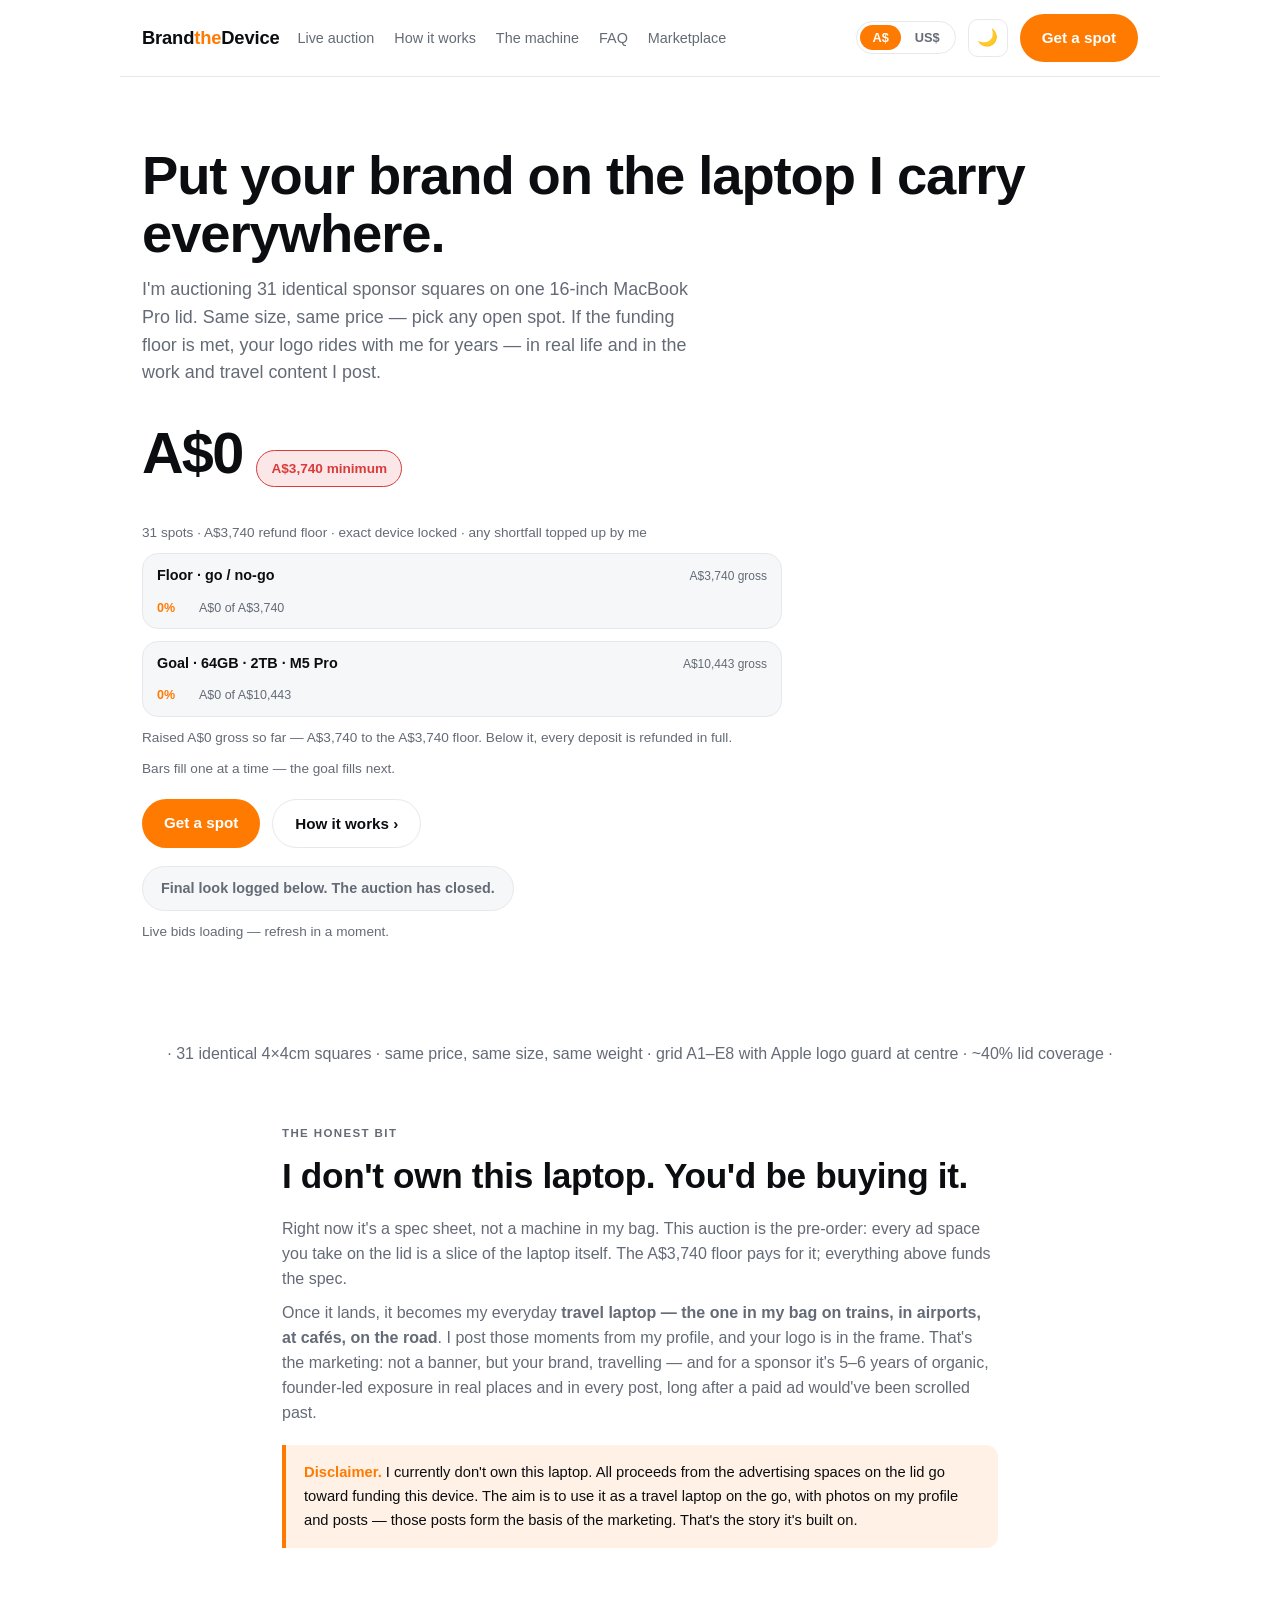
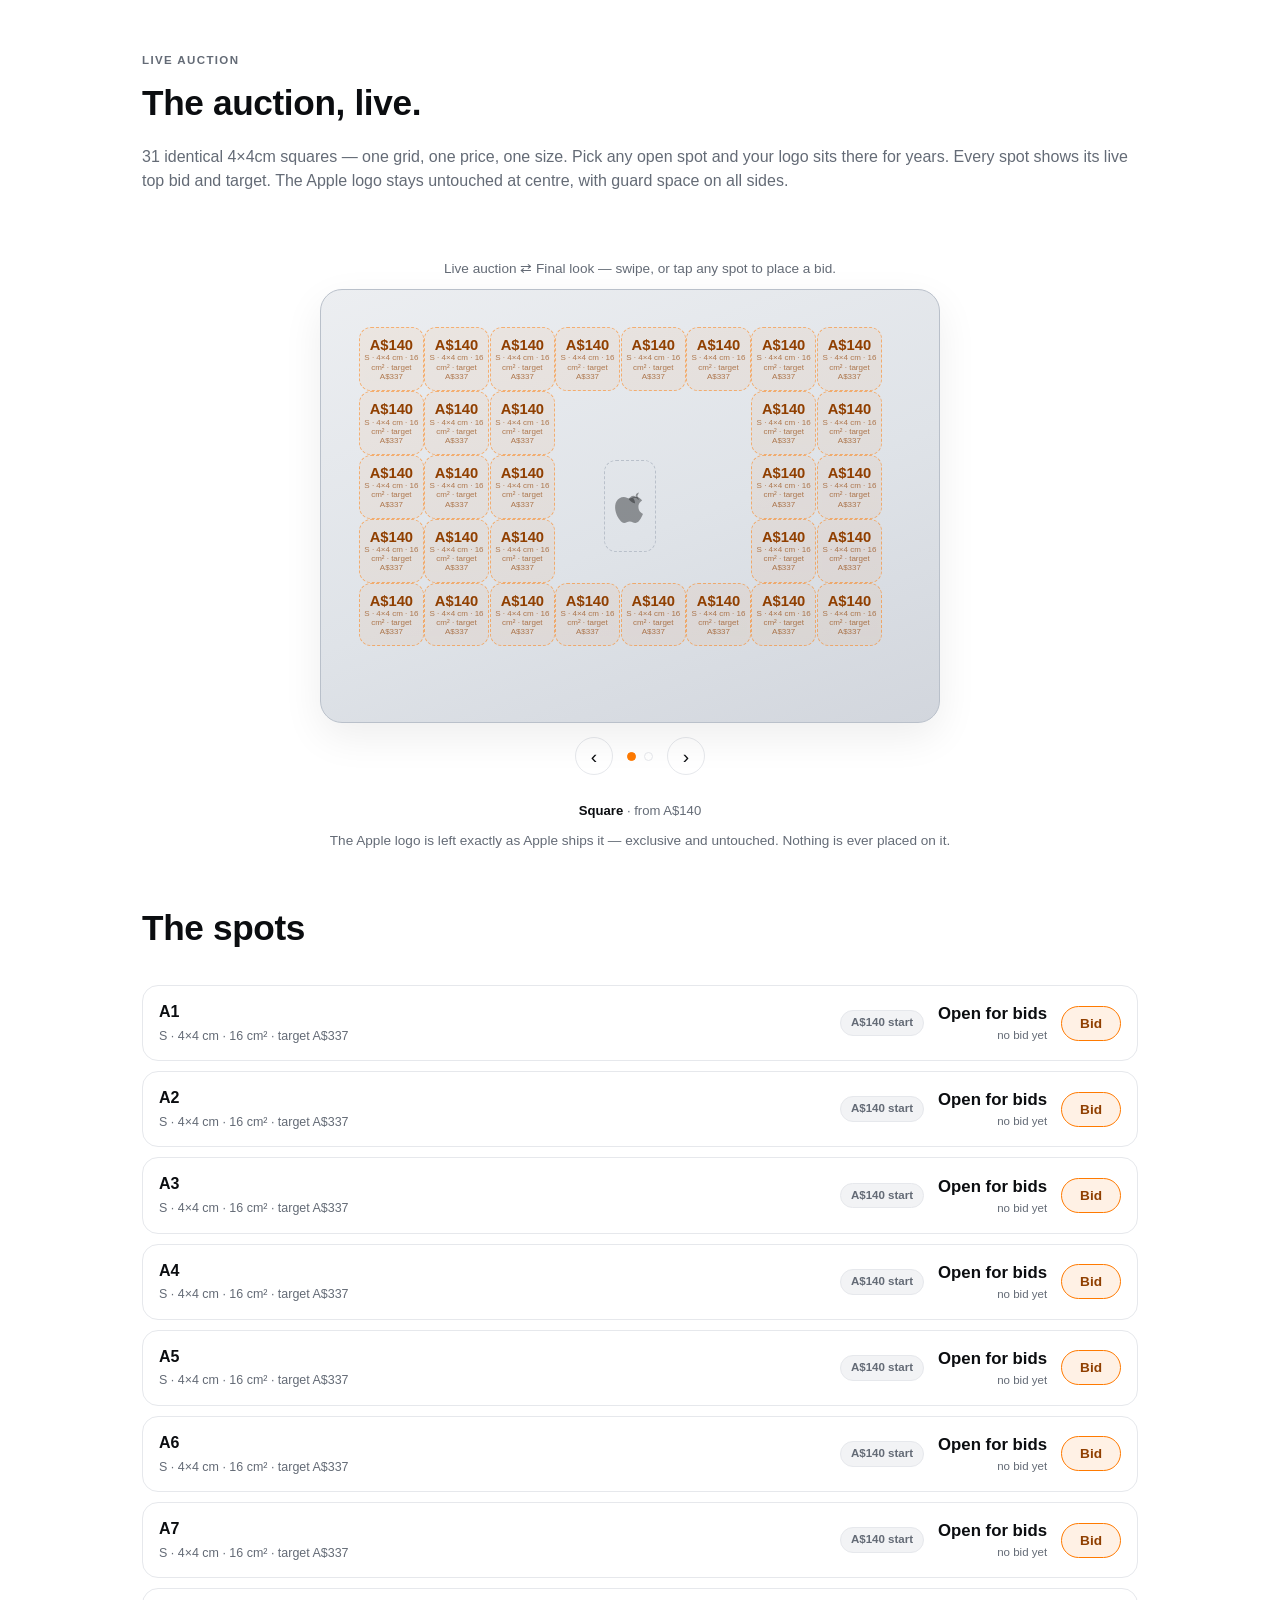
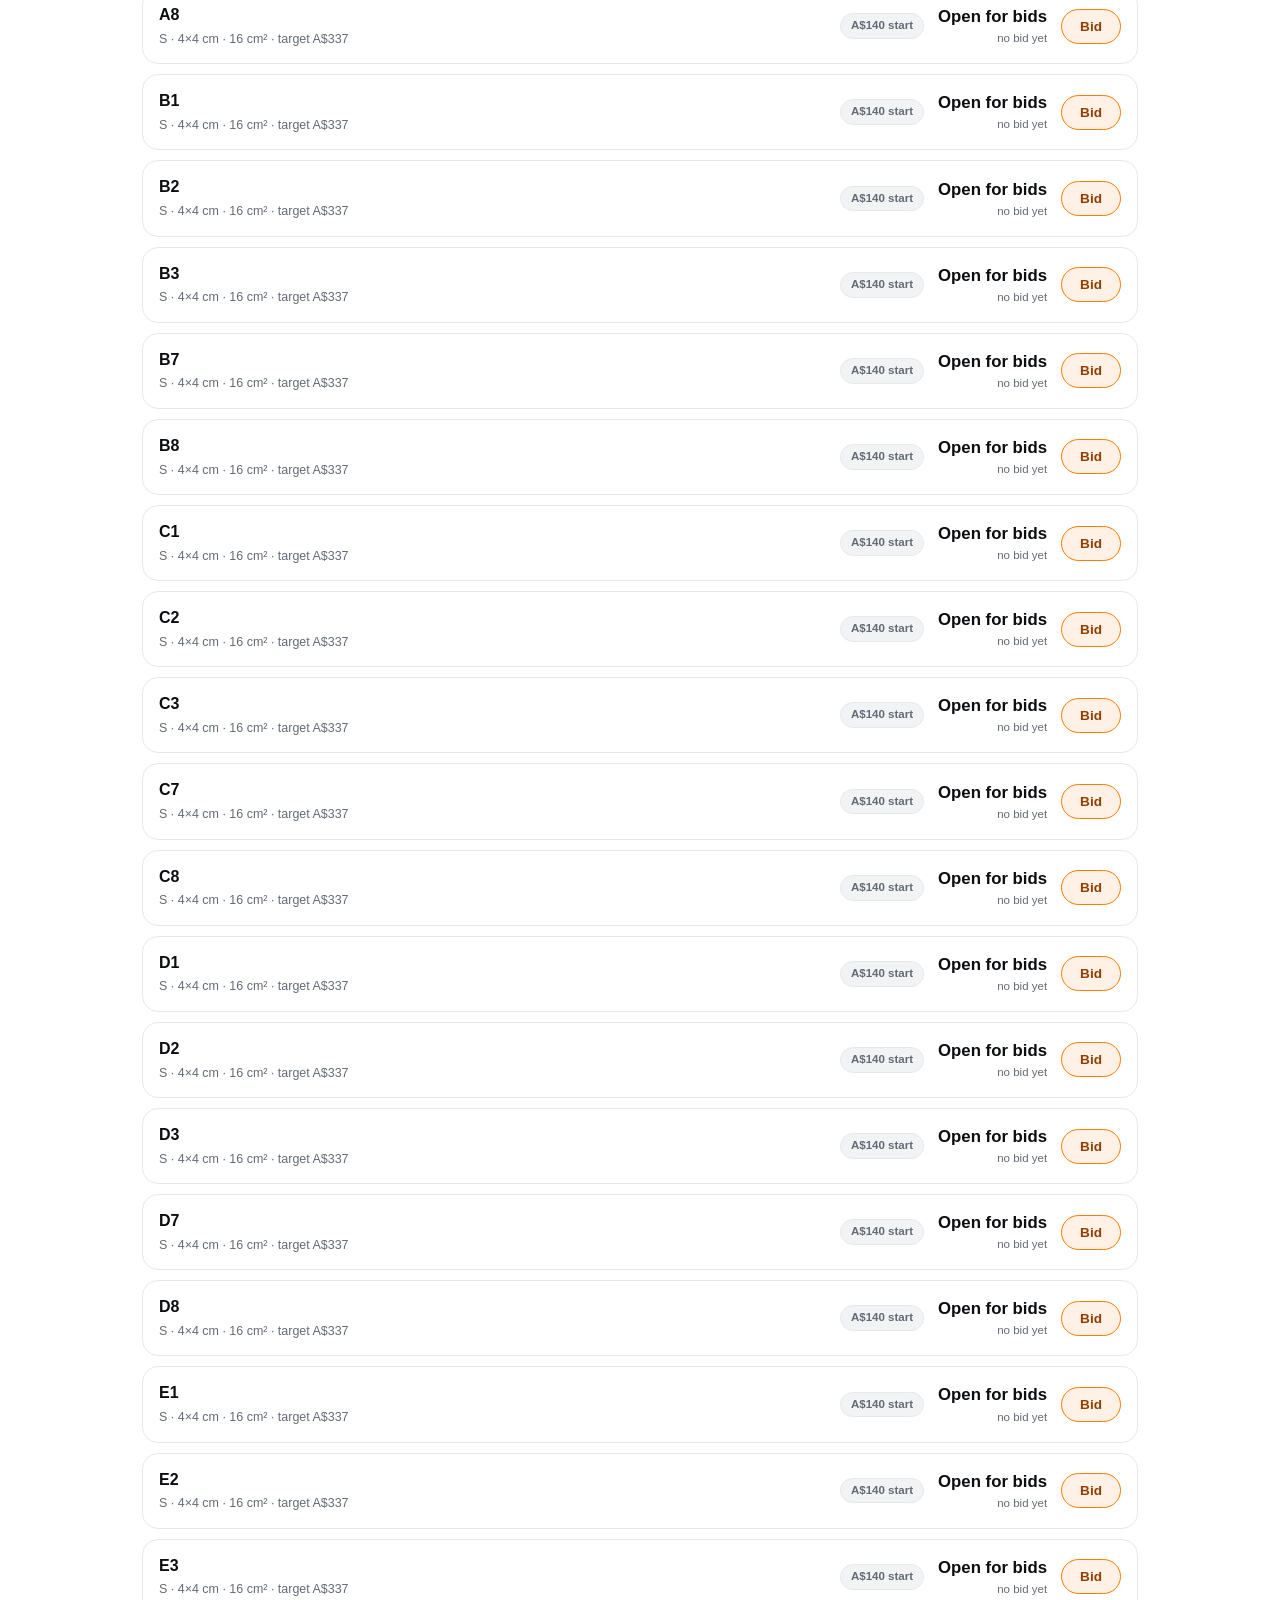
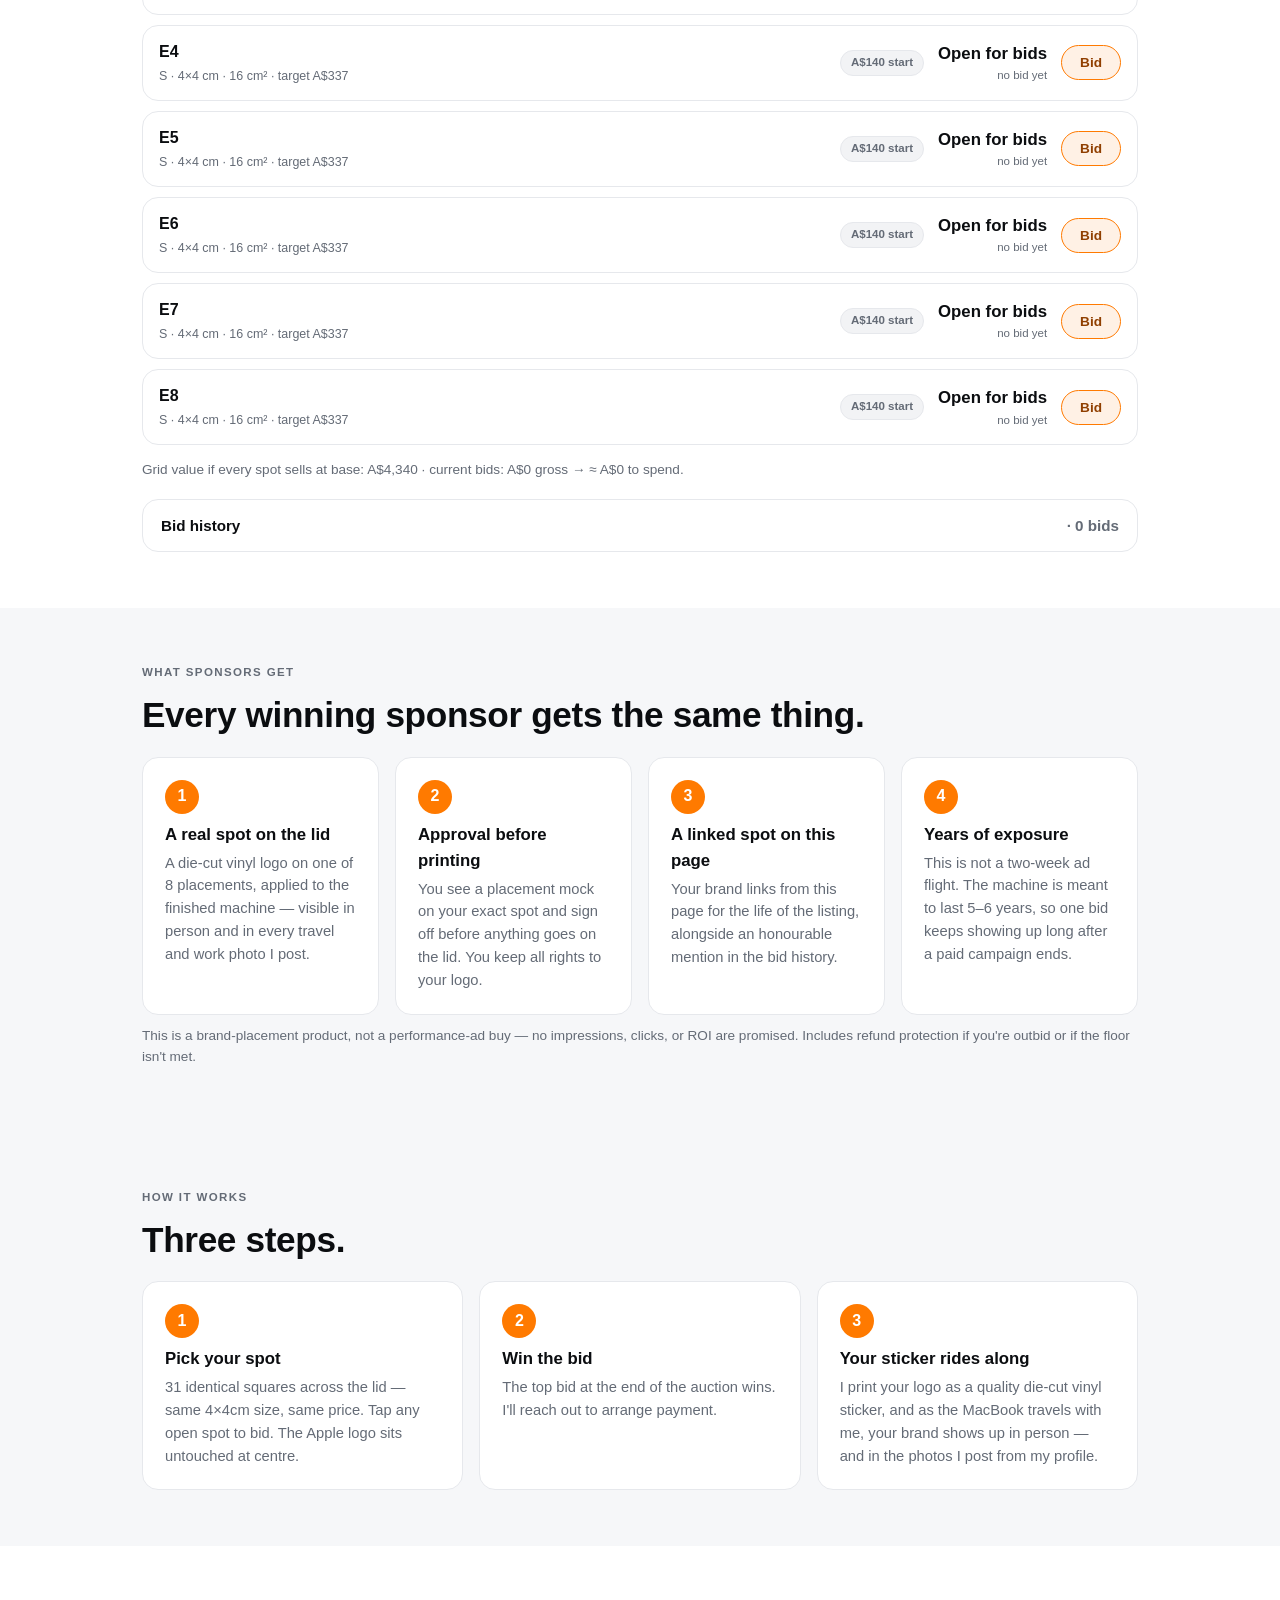
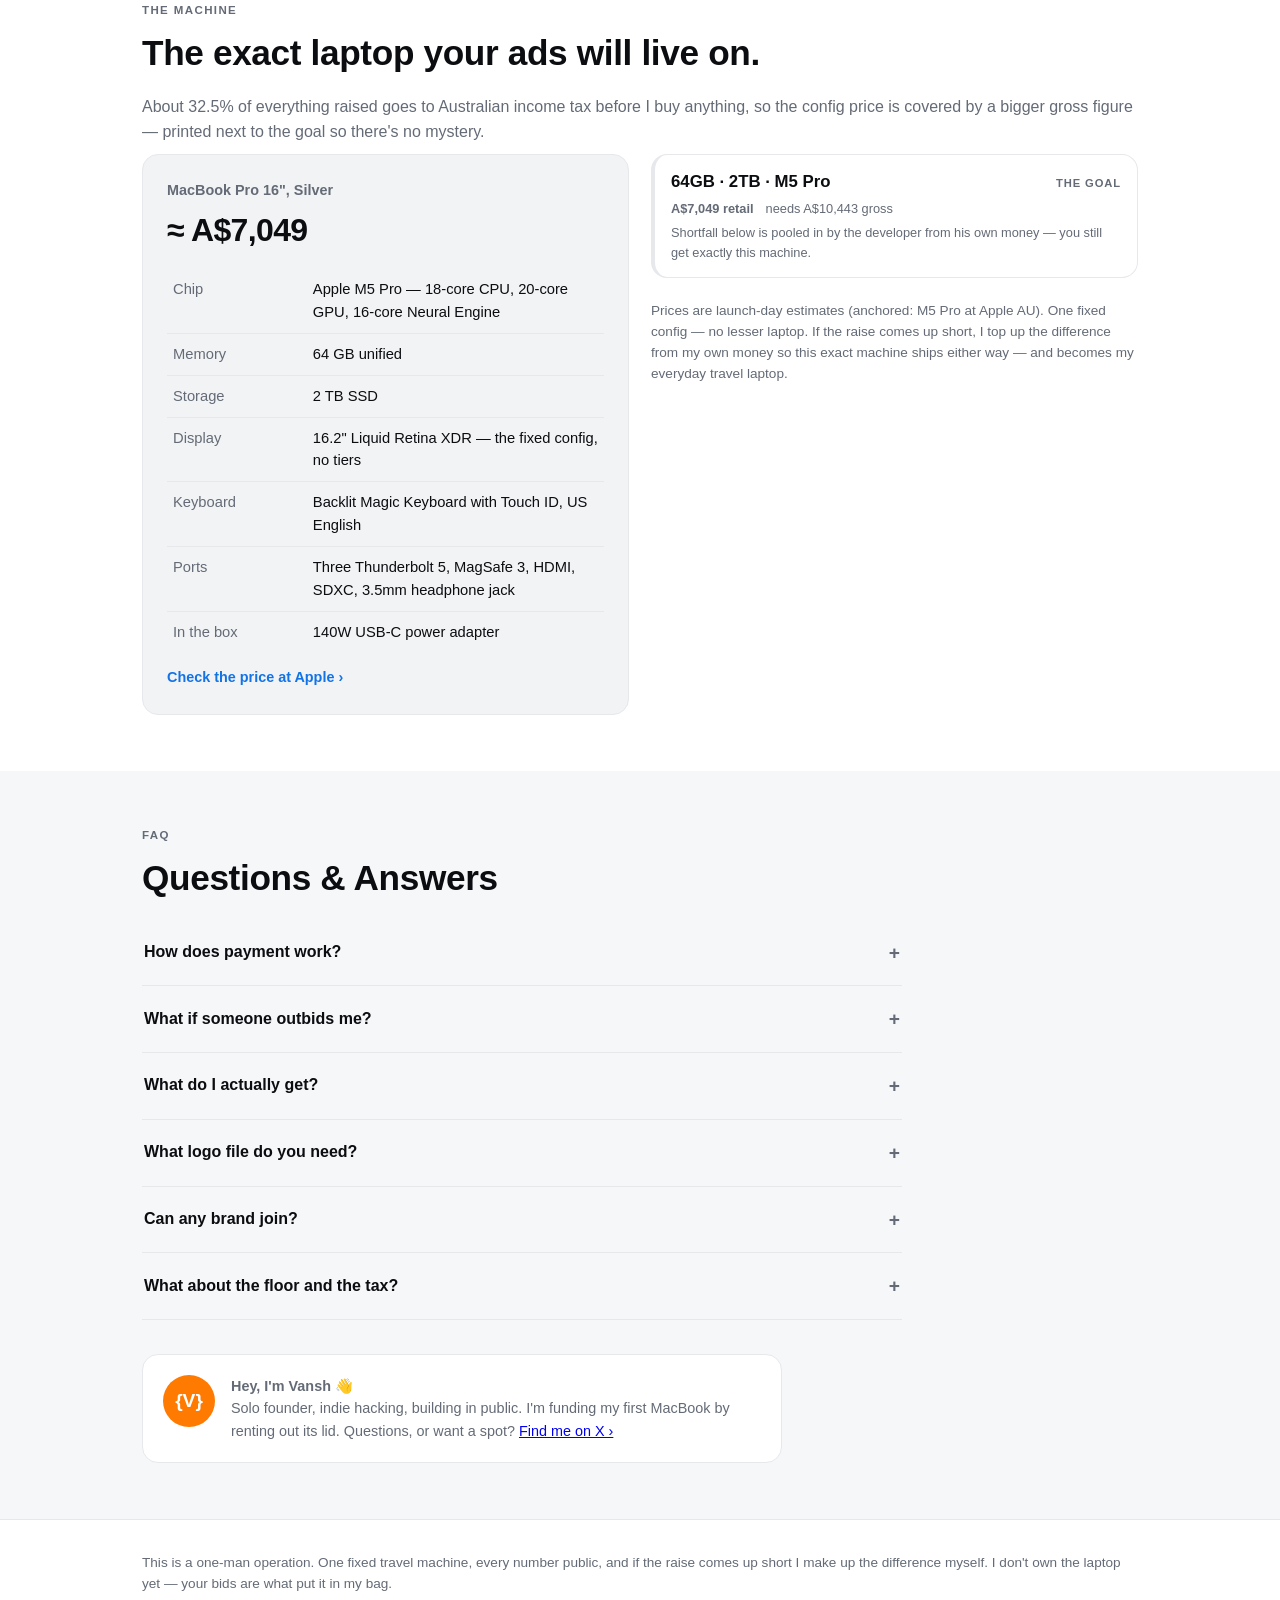
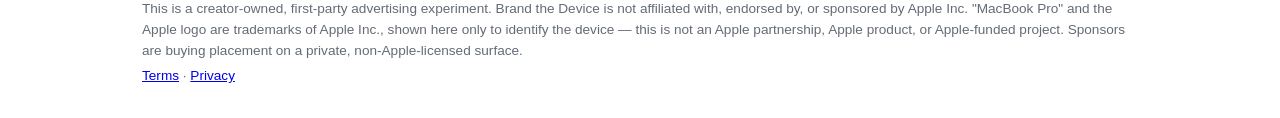
==== index.html @ 0d83a3f2 "opt(ux): fix flash-of-light for dark mode on reload Optimization cycle #17 (#67 theme): dark mode pe" ====
<!DOCTYPE html>
<html lang="en" data-theme="light">
<head>
  <script>
    try { if (localStorage.getItem("blt_theme_v1") === "dark") document.documentElement.setAttribute("data-theme", "dark"); } catch (e) {}
  </script>
  <meta charset="UTF-8" />
  <meta name="viewport" content="width=device-width, initial-scale=1.0" />
  <title>Brand the Device — fund my travel MacBook, one lid at a time</title>
  <meta name="description" content="Sponsor a lid square on a founder's MacBook Pro M5 Pro. Your logo rides in every photo for years — 31 ad squares, funded by you, one laptop." />
  <link rel="icon" type="image/svg+xml" href="favicon.svg" />
  <link rel="canonical" href="https://notghostingyou.xyz/" />
  <meta name="theme-color" content="#ffffff" media="(prefers-color-scheme: light)" />
  <meta name="theme-color" content="#0d0f13" media="(prefers-color-scheme: dark)" />
  <meta property="og:type" content="website" />
  <meta property="og:locale" content="en_AU" />
  <meta property="og:title" content="Brand the Device — your ad buys my next MacBook, then travels with me" />
  <meta property="og:description" content="Sponsor a lid square on a founder's MacBook Pro M5 Pro. Your logo rides in every photo for years — 31 ad squares, funded by you, one laptop." />
  <meta property="og:url" content="https://notghostingyou.xyz/" />
  <meta property="og:image" content="https://notghostingyou.xyz/og-image.png" />
  <meta property="og:image:width" content="1200" />
  <meta property="og:image:height" content="630" />
  <meta property="og:image:alt" content="Brand the Device — fund a founder's MacBook Pro by pre-ordering one of 31 lid squares that will travel the world" />
  <meta name="twitter:card" content="summary_large_image" />
  <meta name="twitter:title" content="Brand the Device — your ad buys my next MacBook, then travels with me" />
  <meta name="twitter:description" content="Sponsor a spot on a founder's travel MacBook Pro M5 Pro. Your logo rides along in real places — and in every photo posted for years. 31 identical ad squares, funded by you, one laptop." />
  <meta name="twitter:image" content="https://notghostingyou.xyz/og-image.png" />
  <meta name="twitter:image:alt" content="Brand the Device — fund a founder's MacBook Pro by pre-ordering one of 31 lid squares that will travel the world" />
  <script type="application/ld+json">
  {
    "@context": "https://schema.org",
    "@type": "Event",
    "name": "Brand the Device — MacBook lid auction",
    "eventAttendanceMode": "https://schema.org/OnlineEventAttendanceMode",
    "eventStatus": "https://schema.org/EventScheduled",
    "startDate": "2026-08-30T00:00:00Z",
    "endDate": "2026-09-30T20:00:00Z",
    "description": "Pre-ordering 31 identical 4x4cm lid squares on a 16-inch MacBook Pro M5 Pro (64GB / 2TB) the founder hasn't bought yet. A$3,740 floor with full refunds below it; proceeds fund the laptop, which then travels as the founder's on-the-go machine.",
    "url": "https://notghostingyou.xyz/",
    "organizer": { "@type": "Person", "name": "Vansh", "url": "https://x.com/vanshuETH" },
    "offers": {
      "@type": "AggregateOffer",
      "priceCurrency": "AUD",
      "lowPrice": 140,
      "highPrice": 337,
      "offerCount": 31,
      "availability": "https://schema.org/InStock",
      "url": "https://notghostingyou.xyz/#spots"
    }
  }
  </script>
  <link rel="preconnect" href="https://notghostingyou-api.vanshkhanna416.workers.dev" crossorigin />
  <link rel="dns-prefetch" href="https://notghostingyou-api.vanshkhanna416.workers.dev" />
  <link rel="stylesheet" href="css/style.css" />
</head>
<body>
  <a class="skip-link" href="#main">Skip to content</a>
  <header class="site-header">
    <div class="wrap">
      <span class="brand">Brand<span class="accent">the</span>Device</span>
      <nav class="nav">
        <a href="#spots">Live auction</a>
        <a href="#how">How it works</a>
        <a href="#specs">The machine</a>
        <a href="#faq">FAQ</a>
        <a href="marketplace.html">Marketplace</a>
      </nav>
      <div class="header-right">
        <div class="ccy-toggle" id="ccyToggle" role="group" aria-label="Display currency">
          <button type="button" data-ccy="AUD" class="on" aria-pressed="true">A$</button>
          <button type="button" data-ccy="USD" aria-pressed="false">US$</button>
        </div>
        <button class="theme-toggle" id="themeToggle" type="button" aria-label="Toggle dark theme" title="Toggle dark theme">🌙</button>
        <a href="#spots" class="btn">Get a spot</a>
      </div>
    </div>
  </header>

  <!-- HERO -->
  <section class="hero" id="main">
    <div class="wrap">
      <h1>Put your brand on the laptop I carry everywhere.</h1>
      <p class="lede">I'm auctioning 31 identical sponsor squares on one 16-inch MacBook Pro lid. Same size, same price — pick any open spot. If the funding floor is met, your logo rides with me for years — in real life and in the work and travel content I post.</p>

      <div class="hero-score">
        <div class="raised" id="heroRaised" aria-live="polite">A$0</div>
        <span class="badge wait" id="heroBadge">A$3,740 minimum</span>
      </div>
      <p class="small muted">31 spots · A$3,740 refund floor · exact device locked · any shortfall topped up by me</p>

      <div class="progress-card" id="tierCard">
        <div class="tier-rows" id="tierRows">
          <!-- one .tbar per bar, rendered by app.js -->
        </div>
        <p class="muted small" id="progressLabel" aria-live="polite">Raising…</p>
        <p class="muted small" id="stretchNote" aria-live="polite"></p>
      </div>

      <div class="hero-cta">
        <a href="#spots" class="btn">Get a spot</a>
        <a href="#how" class="btn ghost">How it works ›</a>
      </div>

        <div class="countdown" id="countdown" role="timer" aria-label="Auction countdown">Auction closes in —</div>
        <p class="ticker small muted" id="ticker" aria-live="polite"></p>
    </div>
  </section>

  <!-- META BAND -->
  <section class="meta-band">
    <div class="wrap">
      <p class="muted">· 31 identical 4×4cm squares · same price, same size, same weight · grid A1–E8 with Apple logo guard at centre · ~40% lid coverage ·</p>
    </div>
  </section>

  <!-- THE HONEST BIT — story + disclaimer -->
  <section class="story-band" id="story">
    <div class="wrap">
      <p class="eyebrow">The honest bit</p>
      <h2>I don't own this laptop. You'd be buying it.</h2>
      <p class="muted">Right now it's a spec sheet, not a machine in my bag. This auction is the pre-order: every ad space you take on the lid is a slice of the laptop itself. The A$3,740 floor pays for it; everything above funds the spec.</p>
      <p class="muted">Once it lands, it becomes my everyday <strong>travel laptop — the one in my bag on trains, in airports, at cafés, on the road</strong>. I post those moments from my profile, and your logo is in the frame. That's the marketing: not a banner, but your brand, travelling — and for a sponsor it's 5–6 years of organic, founder-led exposure in real places and in every post, long after a paid ad would've been scrolled past.</p>
      <div class="disclaimer">
        <strong>Disclaimer.</strong> I currently don't own this laptop. All proceeds from the advertising spaces on the lid go toward funding this device. The aim is to use it as a travel laptop on the go, with photos on my profile and posts — those posts form the basis of the marketing. That's the story it's built on.
      </div>
    </div>
  </section>

  <!-- SECTION 1 — LIVE AUCTION -->
  <section id="spots">
    <div class="wrap">
      <p class="eyebrow">Live auction</p>
      <h2>The auction, live.</h2>
      <p class="muted">31 identical 4×4cm squares — one grid, one price, one size. Pick any open spot and your logo sits there for years. Every spot shows its live top bid and target. The Apple logo stays untouched at centre, with guard space on all sides.</p>

      <div class="spacer"></div>

      <div class="lid-stage">
        <p class="muted small">Live auction ⇄ Final look — swipe, or tap any spot to place a bid.</p>

        <div class="carousel" id="lidCarousel" role="region" aria-roledescription="carousel" aria-label="Lid preview: live auction and final look">
          <div class="carousel-track" id="carouselTrack">

            <div class="carousel-slide active" data-view="back">
              <div class="mock-back">
                <div class="lid" id="lid">
                  <div class="logo-zone"><span class="logo-mark" aria-hidden="true">
                    <svg viewBox="0 0 24 24" width="40" height="40" fill="currentColor" focusable="false">
                      <path d="M17.05 12.55c-.09-2.6 2.13-3.85 2.22-3.9-1.21-1.77-3.09-2.01-3.76-2.04-1.6-.16-3.13.94-3.94.94-.81 0-2.06-.92-3.39-.9-1.74.03-3.35 1.01-4.25 2.57-1.81 3.14-.46 7.79 1.3 10.34.86 1.25 1.89 2.65 3.24 2.6 1.3-.05 1.79-.84 3.36-.84 1.57 0 2.01.84 3.39.81 1.4-.02 2.29-1.27 3.15-2.53.99-1.45 1.4-2.86 1.42-2.93-.03-.01-2.73-1.05-2.74-4.12Z"/>
                      <path d="M17.39 3.86c-.56.02-1.24.4-1.53.86-.26.4-.5 1.05-.41 1.66.03.06.02.09 0 .13-.03-.01-.06-.03-.09-.06-.38-.42-1-.65-1.54-.57-1.39.13-2.56 2-2.56 2 1.79 2.16 3.77 2.47 3.77 2.47 0-.8-.28-2.08-1.13-3.03.38-.15 1-.32 1.62-.19.75.15 1.23.75 1.48 1.23.07.14.22.05.18-.1-.1-.66-.14-1.52-.78-2.32Z"/>
                    </svg>
                  </span></div>
                  <div id="gridBack" class="spot-grid"></div>
                </div>
              </div>
            </div>

            <div class="carousel-slide" data-view="final">
              <div class="mock-final">
                <div class="lid">
                  <div class="final-gloss" aria-hidden="true"></div>
                  <div class="logo-zone"><span class="logo-mark" aria-hidden="true">
                    <svg viewBox="0 0 24 24" width="40" height="40" fill="currentColor" focusable="false">
                      <path d="M17.05 12.55c-.09-2.6 2.13-3.85 2.22-3.9-1.21-1.77-3.09-2.01-3.76-2.04-1.6-.16-3.13.94-3.94.94-.81 0-2.06-.92-3.39-.9-1.74.03-3.35 1.01-4.25 2.57-1.81 3.14-.46 7.79 1.3 10.34.86 1.25 1.89 2.65 3.24 2.6 1.3-.05 1.79-.84 3.36-.84 1.57 0 2.01.84 3.39.81 1.4-.02 2.29-1.27 3.15-2.53.99-1.45 1.4-2.86 1.42-2.93-.03-.01-2.73-1.05-2.74-4.12Z"/>
                      <path d="M17.39 3.86c-.56.02-1.24.4-1.53.86-.26.4-.5 1.05-.41 1.66.03.06.02.09 0 .13-.03-.01-.06-.03-.09-.06-.38-.42-1-.65-1.54-.57-1.39.13-2.56 2-2.56 2 1.79 2.16 3.77 2.47 3.77 2.47 0-.8-.28-2.08-1.13-3.03.38-.15 1-.32 1.62-.19.75.15 1.23.75 1.48 1.23.07.14.22.05.18-.1-.1-.66-.14-1.52-.78-2.32Z"/>
                    </svg>
                  </span></div>
                  <div id="gridFinal" class="spot-grid"></div>
                </div>
              </div>
            </div>

          </div>

          <div class="carousel-nav" id="carouselNav">
            <button class="carousel-btn" id="carouselPrev" type="button" aria-label="Previous view">‹</button>
            <div class="carousel-dots" id="carouselDots"></div>
            <button class="carousel-btn" id="carouselNext" type="button" aria-label="Next view">›</button>
          </div>
        </div>
      </div>

      <div class="legend" id="legend"></div>
      <p class="small muted" id="guardNote"></p>

      <div class="spacer"></div>

      <div class="h2-row">
        <h2>The spots</h2>
        <button class="reset" id="resetBids" type="button">↺ Reset demo bids</button>
      </div>
      <div class="spot-list" id="bidRows"></div>
      <p class="small muted" id="bidSummary"></p>

      <details class="history" id="history">
        <summary>Bid history <span class="muted" id="historyCount"></span></summary>
        <div id="historyRows"></div>
      </details>
    </div>
  </section>

  <!-- WHAT SPONSORS GET — the exact deliverable, stated up front -->
  <section class="muted-band" id="get">
    <div class="wrap">
      <p class="eyebrow">What sponsors get</p>
      <h2>Every winning sponsor gets the same thing.</h2>
      <div class="steps">
        <div class="step">
          <div class="step-n">1</div>
          <h3>A real spot on the lid</h3>
          <p>A die-cut vinyl logo on one of 8 placements, applied to the finished machine — visible in person and in every travel and work photo I post.</p>
        </div>
        <div class="step">
          <div class="step-n">2</div>
          <h3>Approval before printing</h3>
          <p>You see a placement mock on your exact spot and sign off before anything goes on the lid. You keep all rights to your logo.</p>
        </div>
        <div class="step">
          <div class="step-n">3</div>
          <h3>A linked spot on this page</h3>
          <p>Your brand links from this page for the life of the listing, alongside an honourable mention in the bid history.</p>
        </div>
        <div class="step">
          <div class="step-n">4</div>
          <h3>Years of exposure</h3>
          <p>This is not a two-week ad flight. The machine is meant to last 5–6 years, so one bid keeps showing up long after a paid campaign ends.</p>
        </div>
      </div>
      <p class="small muted">This is a brand-placement product, not a performance-ad buy — no impressions, clicks, or ROI are promised. Includes refund protection if you're outbid or if the floor isn't met.</p>
    </div>
  </section>

  <!-- SECTION 2 — HOW IT WORKS -->
  <section class="muted-band" id="how">
    <div class="wrap">
      <p class="eyebrow">How it works</p>
      <h2>Three steps.</h2>
      <div class="steps">
        <div class="step">
          <div class="step-n">1</div>
          <h3>Pick your spot</h3>
          <p>31 identical squares across the lid — same 4×4cm size, same price. Tap any open spot to bid. The Apple logo sits untouched at centre.</p>
        </div>
        <div class="step">
          <div class="step-n">2</div>
          <h3>Win the bid</h3>
          <p>The top bid at the end of the auction wins. I'll reach out to arrange payment.</p>
        </div>
        <div class="step">
          <div class="step-n">3</div>
          <h3>Your sticker rides along</h3>
          <p>I print your logo as a quality die-cut vinyl sticker, and as the MacBook travels with me, your brand shows up in person — and in the photos I post from my profile.</p>
        </div>
      </div>
    </div>
  </section>

  <!-- SECTION 3 — THE MACHINE -->
  <section id="specs">
    <div class="wrap">
      <p class="eyebrow">The machine</p>
      <h2>The exact laptop your ads will live on.</h2>
      <p class="muted" id="taxBlurb"></p>

      <div class="specs-grid">
        <div class="config-card">
          <div class="config-title">MacBook Pro 16", Silver</div>
          <div class="config-price" id="goalConfigPrice">≈ A$7,049</div>
          <table class="spec-table">
            <tbody>
              <tr><td>Chip</td><td>Apple M5 Pro — 18-core CPU, 20-core GPU, 16-core Neural Engine</td></tr>
              <tr><td>Memory</td><td>64 GB unified</td></tr>
              <tr><td>Storage</td><td>2 TB SSD</td></tr>
              <tr><td>Display</td><td>16.2" Liquid Retina XDR — the fixed config, no tiers</td></tr>
              <tr><td>Keyboard</td><td>Backlit Magic Keyboard with Touch ID, US English</td></tr>
              <tr><td>Ports</td><td>Three Thunderbolt 5, MagSafe 3, HDMI, SDXC, 3.5mm headphone jack</td></tr>
              <tr><td>In the box</td><td>140W USB-C power adapter</td></tr>
            </tbody>
          </table>
          <a class="apple-link" href="https://www.apple.com/au/shop/buy-mac/macbook-pro/16-inch" target="_blank" rel="noopener">Check the price at Apple ›</a>
        </div>

        <div class="tier-ladder">
          <div class="tier-grid" id="tierGrid"></div>
          <p class="small muted">
            Prices are launch-day estimates (anchored: M5 Pro at Apple AU).
            One fixed config — no lesser laptop. If the raise comes up short, I top up the difference from my own money so this exact machine ships either way — and becomes my everyday travel laptop.
          </p>
        </div>
      </div>
    </div>
  </section>

  <!-- SECTION 4 — FAQ -->
  <section class="muted-band" id="faq">
    <div class="wrap">
      <p class="eyebrow">FAQ</p>
      <h2>Questions &amp; Answers</h2>

      <div class="faq">
        <details>
          <summary>How does payment work?</summary>
          <p>Bidding takes a 20% refundable deposit, paid by card when you place the bid. If you don't win, it comes back in full; if you do, it counts toward the price and I send a link for the remainder.</p>
        </details>
        <details>
          <summary>What if someone outbids me?</summary>
          <p>You get an email alert the moment you're outbid plus the chance to swing back. Outbids must beat the current top bid by at least A$10.</p>
        </details>
        <details>
          <summary>What do I actually get?</summary>
          <p>A die-cut vinyl logo on the lid — visible in person and in the travel/work photos I post for the life of the machine (5–6 years) — plus a linked spot on this page. No impressions are promised, but it's real, founder-led placement that keeps showing up.</p>
        </details>
        <details>
          <summary>What logo file do you need?</summary>
          <p>Upload it when you bid — no logo, no bid. SVG vector is strongly preferred, or a transparent PNG at print quality. You approve a placement mock before anything goes on the lid, and you keep all rights to your logo.</p>
        </details>
        <details>
          <summary>Can any brand join?</summary>
          <p>Almost. Every sponsor is approved by hand and I keep the final say on what travels with me. Refused bids get their deposit back in full.</p>
        </details>
        <details>
          <summary>What about the floor and the tax?</summary>
          <p>Below A$3,740 everything is refunded in full — no Mac, no charge. Above it, ~32.5% goes to Australian income tax before I buy anything; if the raise still falls short of the machine, I cover the difference. Full P&amp;L is published at the end.</p>
        </details>
      </div>

      <div class="owner-card">
        <div class="avatar">{V}</div>
        <div>
          <p class="owner-name">Hey, I'm Vansh 👋</p>
          <p>Solo founder, indie hacking, building in public. I'm funding my first MacBook by renting out its lid. Questions, or want a spot? <a id="ownerLink" href="#" target="_blank" rel="noopener">Find me on X ›</a></p>
        </div>
      </div>
    </div>
  </section>

  <!-- BID MODAL -->
  <section id="bid-modal-wrapper" class="modal hidden" aria-hidden="true">
    <div class="modal-card">
      <button class="modal-close" id="modalClose" type="button" aria-label="Close">×</button>
      <p class="eyebrow" id="modalSizeTag">Bid on a spot</p>
      <h3 id="modalSpotTitle">Spot</h3>
      <p class="muted" id="modalSpotBlurb"></p>
      <div class="presets" id="presets"></div>
      <label>Sponsor / company name
        <input id="bidSponsor" type="text" placeholder="Acme Corp" />
      </label>
      <label><span id="bidCcyLabel">Bid amount (AUD)</span>
        <input id="bidAmount" type="number" min="100" step="10" />
      </label>
      <label>Email — outbid alerts + payment link go here
        <input id="bidEmail" type="email" placeholder="you@company.com" />
      </label>
      <label>Website — your spot links here (optional)
        <input id="bidUrl" type="text" placeholder="company.com" />
      </label>
      <label>Logo file — becomes the vinyl sticker (required)
        <input id="bidLogo" type="file" accept=".svg,.png,.jpg,.jpeg,image/svg+xml,image/png,image/jpeg" />
      </label>
      <img id="logoPreview" class="logo-preview hidden" alt="Logo preview" />
      <p class="small muted">SVG vector preferred, or transparent PNG at print quality · max 256 KB · you approve a placement mock before printing.</p>
      <label class="agree">
        <input id="bidAgree" type="checkbox" />
        <span>I agree to the <a href="terms.html" target="_blank" rel="noopener">Terms</a> and <a href="privacy.html" target="_blank" rel="noopener">Privacy</a> policy.</span>
      </label>
      <button class="btn block" id="bidSubmit" type="button">Place bid</button>
      <p class="small muted">You'll be charged a 20% refundable deposit. Refunded in full if you're outbid; counts toward your total if you win.</p>
    </div>
  </section>

  <footer>
    <div class="wrap">
      <p>This is a one-man operation. One fixed travel machine, every number public, and if the raise comes up short I make up the difference myself. I don't own the laptop yet — your bids are what put it in my bag.</p>
      <p class="small">This is a creator-owned, first-party advertising experiment. Brand the Device is not affiliated with, endorsed by, or sponsored by Apple Inc. "MacBook Pro" and the Apple logo are trademarks of Apple Inc., shown here only to identify the device — this is not an Apple partnership, Apple product, or Apple-funded project. Sponsors are buying placement on a private, non-Apple-licensed surface.</p>
      <p class="small"><a href="terms.html">Terms</a> · <a href="privacy.html">Privacy</a></p>
    </div>
  </footer>

  <script src="js/data.js"></script>
  <script src="js/app.js"></script>
</body>
</html>
---- css/style.css ----
:root {
  --bg: #ffffff;
  --bg-soft: #f6f7f9;
  --bg-band: #f2f3f5;
  --card: #ffffff;
  --line: #e6e8ec;
  --text: #0b0d10;
  --muted: #646b76;
  --accent: #ff7a00;
  --accent-ink: #ffffff;
  --accent-soft: rgba(255, 122, 0, 0.1);
  --accent-2: #1273e6;
  --green: #0f9d58;
  --green-soft: rgba(15, 157, 88, 0.12);
  --red: #d93b3b;
  --red-soft: rgba(217, 59, 59, 0.12);
  --lid: linear-gradient(160deg, #eceef1 0%, #dfe3e8 55%, #d2d6dd 100%);
  --lid-edge: #b9c0ca;
  --spot-border: rgba(255, 122, 0, 0.5);
  --spot-bg: rgba(255, 122, 0, 0.06);
  --spot-text: #903f00;
  --sold-border: rgba(15, 157, 88, 0.5);
  --sold-bg: rgba(15, 157, 88, 0.1);
  --sold-text: #0c6b3c;
  --logo-color: rgba(11, 13, 16, 0.4);
  --shadow: 0 14px 40px rgba(11, 13, 16, 0.07);
  --radius: 16px;
}

html[data-theme="dark"] {
  --bg: #0d0f13;
  --bg-soft: #14171d;
  --bg-band: #181c23;
  --card: #1a1f28;
  --line: #2a3340;
  --text: #e8ecf2;
  --muted: #97a1b0;
  --accent: #ff8a1e;
  --accent-ink: #120a02;
  --accent-soft: rgba(255, 138, 30, 0.14);
  --accent-2: #4ba3ff;
  --green: #3fd08b;
  --green-soft: rgba(63, 208, 139, 0.14);
  --red: #ff6161;
  --red-soft: rgba(255, 97, 97, 0.14);
  --lid: linear-gradient(160deg, #333a45 0%, #20242c 55%, #171b22 100%);
  --lid-edge: #454e5c;
  --spot-border: rgba(255, 138, 30, 0.55);
  --spot-bg: rgba(255, 138, 30, 0.09);
  --spot-text: #ffd9a8;
  --sold-border: rgba(63, 208, 139, 0.55);
  --sold-bg: rgba(63, 208, 139, 0.15);
  --sold-text: #a6f1cb;
  --logo-color: rgba(255, 255, 255, 0.5);
  --shadow: 0 22px 55px rgba(0, 0, 0, 0.5);
}

* { box-sizing: border-box; }
.skip-link {
  position: absolute; left: -9999px; top: 0; z-index: 1000;
  background: var(--accent, #1273e6); color: #fff; text-decoration: none;
  padding: 10px 16px; border-radius: 0 0 8px 0; font-weight: 600;
}
.skip-link:focus { left: 0; }
html { scroll-behavior: smooth; }
body {
  margin: 0; background: var(--bg); color: var(--text);
  font-family: -apple-system, BlinkMacSystemFont, "Segoe UI", Roboto, Helvetica, Arial, sans-serif;
  line-height: 1.55; transition: background 0.25s ease, color 0.25s ease;
}
.wrap { max-width: 1040px; margin: 0 auto; padding: 0 22px; }
section { padding: 56px 0; }
section.muted-band { background: var(--bg-soft); }
h1 { font-size: clamp(2.1rem, 5vw, 3.4rem); line-height: 1.08; letter-spacing: -0.02em; margin: 14px 0 12px; }
h2 { font-size: clamp(1.5rem, 3.4vw, 2.2rem); letter-spacing: -0.01em; margin: 6px 0 14px; }
h3 { margin: 8px 0 4px; font-size: 1.05rem; }
p { margin: 10px 0; }
.accent { color: var(--accent); }
.muted { color: var(--muted); }
.small { font-size: 0.85rem; }
.eyebrow { text-transform: uppercase; letter-spacing: 0.12em; font-size: 0.72rem; color: var(--muted); font-weight: 700; margin: 0 0 6px; }
.spacer { height: 34px; }

/* Header */
.site-header .wrap {
  display: flex; align-items: center; justify-content: space-between; gap: 18px; padding: 14px 22px;
  border-bottom: 1px solid var(--line); flex-wrap: wrap;
}
.brand { font-weight: 800; font-size: 1.15rem; letter-spacing: -0.01em; }
.nav { display: flex; gap: 20px; font-size: 0.9rem; }
.nav a { color: var(--muted); text-decoration: none; font-weight: 500; }
.nav a:hover { color: var(--text); }
.header-right { display: flex; align-items: center; gap: 12px; margin-left: auto; }
.theme-toggle {
  border: 1px solid var(--line); border-radius: 10px; width: 40px; height: 38px;
  background: var(--card); color: var(--text); font-size: 1.05rem; cursor: pointer;
}
.theme-toggle:hover { border-color: var(--accent); }

/* Currency view toggle (AUD ⇄ USD display only) */
.ccy-toggle {
  display: inline-flex; border: 1px solid var(--line); border-radius: 999px;
  background: var(--card); padding: 3px; gap: 2px;
}
.ccy-toggle button {
  border: none; background: transparent; color: var(--muted);
  font-weight: 700; font-size: 0.8rem; padding: 5px 12px; border-radius: 999px; cursor: pointer;
}
.ccy-toggle button.on { background: var(--accent); color: var(--accent-ink); }
.ccy-toggle button:hover { color: var(--text); }
.ccy-toggle button.on:hover { color: var(--accent-ink); }

/* Buttons */
.btn {
  display: inline-block; padding: 12px 22px; border-radius: 999px;
  background: var(--accent); color: var(--accent-ink); font-weight: 700; text-decoration: none;
  border: none; cursor: pointer; font-size: 0.95rem;
}
.btn.ghost { background: transparent; color: var(--text); border: 1px solid var(--line); }
.btn.block { width: 100%; }
.btn:hover { filter: brightness(1.06); }

/* Hero */
.hero { padding-top: 56px; text-align: left; }
.hero .wrap { max-width: 1040px; }
.lede { font-size: 1.12rem; color: var(--muted); max-width: 560px; }
.hero-score { display: flex; align-items: baseline; gap: 14px; margin: 22px 0 24px; flex-wrap: wrap; }
.raised { font-size: clamp(2.4rem, 6vw, 3.6rem); font-weight: 800; letter-spacing: -0.03em; }
.badge {
  display: inline-block; padding: 7px 14px; border-radius: 999px; font-size: 0.85rem; font-weight: 700;
  background: var(--green-soft); color: var(--green); border: 1px solid var(--green);
}
.badge.wait { background: var(--red-soft); color: var(--red); border-color: var(--red); }

.progress-card { margin: 0 0 20px; max-width: 640px; }
.bar-row { display: flex; align-items: center; gap: 12px; margin: 8px 0; flex-wrap: wrap; }
.bar-label { font-size: 0.78rem; color: var(--muted); width: 160px; flex: none; }
.bar { flex: 1; min-width: 160px; height: 10px; border-radius: 999px; background: var(--bg-band); overflow: hidden; }
.bar-fill { height: 100%; width: 0%; border-radius: 999px; transition: width 0.6s ease; }
.bar-fill.floor { background: var(--red); }
.bar-fill.target { background: linear-gradient(90deg, var(--accent), var(--accent-2)); }
.bar-value { font-size: 0.8rem; font-weight: 700; white-space: nowrap; }

/* Tier ladder (Floor → T3) */
.tier-rows { display: flex; flex-direction: column; gap: 12px; }
.tbar { display: flex; flex-direction: column; gap: 6px; padding: 10px 14px; border: 1px solid var(--line);
  border-radius: var(--radius); background: var(--bg-soft); }
.tbar.done { border-color: var(--green); }
.tbar-top { display: flex; justify-content: space-between; align-items: baseline; gap: 12px; }
.tbar-name { font-weight: 800; font-size: 0.9rem; }
.tbar.done .tbar-name { color: var(--green); }
.tbar-goal { font-size: 0.75rem; color: var(--muted); white-space: nowrap; }
.tbar .bar { height: 8px; }
.tbar-mark { display: flex; align-items: baseline; gap: 8px; font-size: 0.78rem; color: var(--text); }
.tbar-mark .mark { font-weight: 800; color: var(--accent); min-width: 34px; }
.tbar.done .tbar-mark .mark { color: var(--green); }
#progressLabel { margin: 10px 0 0; }

.hero-cta { display: flex; gap: 12px; flex-wrap: wrap; }

/* Meta band */
.meta-band { text-align: center; padding: 34px 0 0; }

/* Story / honest-bit + disclaimer */
.story-band { padding: 48px 0; }
.story-band .wrap { max-width: 760px; }
.story-band h2 { margin-top: 4px; }
.disclaimer {
  margin-top: 20px; padding: 16px 18px; border-left: 4px solid var(--accent);
  background: var(--accent-soft); border-radius: 0 12px 12px 0; font-size: 0.92rem; color: var(--text); line-height: 1.6;
}
.disclaimer strong { color: var(--accent); }

/* Lid */
.lid-stage { display: flex; flex-direction: column; align-items: center; padding: 10px 0; }
.lid {
  position: relative; width: min(620px, 92vw); aspect-ratio: 10 / 7; background: var(--lid);
  border: 1px solid var(--lid-edge); border-radius: 22px; box-shadow: var(--shadow);
  padding: 18px;
}
.logo-zone {
  position: absolute; z-index: 2; top: 50%; left: 50%; width: 64px; height: 104px;
  transform: translate(-50%, -50%); display: flex; align-items: center; justify-content: center;
}
.logo-zone::before {
  content: ""; position: absolute; inset: 6px; border: 1.5px dashed var(--lid-edge); border-radius: 12px;
}
.logo-mark { position: relative; z-index: 1; color: var(--logo-color); display: flex; align-items: center; justify-content: center; }
#spotGrid, .spot-grid {
  position: relative; z-index: 1; display: block; height: 100%; width: 100%;
}
.spot {
  position: absolute; border: 1.5px dashed var(--spot-border); background: var(--spot-bg);
  border-radius: 12px; color: var(--spot-text); font-size: 0.72rem;
  display: flex; flex-direction: column; align-items: center; justify-content: center;
  cursor: pointer; transition: background 0.15s ease, transform 0.15s ease; padding: 3px; overflow: hidden;
}
.spot.tiny .name { display: none; }
.spot.tiny .cm { font-size: 0.5rem; }
.spot:hover { background: var(--accent-soft); transform: translateY(-2px); }
.spot .price { font-weight: 800; font-size: 0.92rem; line-height: 1.1; }
.spot .name { opacity: 0.85; font-size: 0.72rem; line-height: 1.15; text-align: center; }
.spot .cm { font-size: 0.66rem; opacity: 0.65; line-height: 1.15; text-align: center; }
.spot.sold { border-style: solid; border-color: var(--sold-border); background: var(--sold-bg); color: var(--sold-text); }
.spot.sold::after {
  content: attr(data-sponsor); position: absolute; inset: auto 3px 2px; text-align: center;
  font-size: 0.58rem; color: var(--sold-text); white-space: nowrap; overflow: hidden; text-overflow: ellipsis;
}
.spot.has-logo::after { display: none; }
.spot-logo { max-width: 82%; max-height: 62%; object-fit: contain; border-radius: 4px; }
.legend { display: flex; flex-wrap: wrap; gap: 16px; justify-content: center; font-size: 0.82rem; color: var(--muted); margin-top: 16px; }
.legend b { color: var(--text); }
#guardNote { text-align: center; margin-top: 8px; }

/* Carousel (live auction ⇄ final look — same lid, two ways) */
.carousel { position: relative; width: 100%; max-width: 640px; }
.carousel-track { position: relative; width: 100%; }
.carousel-slide { display: none; }
.carousel-slide.active { display: block; }
.carousel-nav { display: flex; align-items: center; justify-content: center; gap: 14px; margin-top: 14px; }
.carousel-btn {
  border: 1px solid var(--line); background: var(--card); color: var(--text);
  width: 38px; height: 38px; border-radius: 999px; font-size: 1.2rem; cursor: pointer; line-height: 1;
}
.carousel-btn:hover { border-color: var(--accent); }
.carousel-dots { display: flex; gap: 8px; }
.carousel-dots .dot {
  width: 9px; height: 9px; border-radius: 999px; border: 1px solid var(--line);
  background: transparent; cursor: pointer; padding: 0;
}
.carousel-dots .dot.on { background: var(--accent); border-color: var(--accent); }

/* Final-look mock: the finished, branded lid — same flat gradient as .lid,
   plus a soft gloss highlight over the stickers (creator-style render). */
.mock-final .lid {
  background: var(--lid);
  box-shadow: inset 0 1px 0 rgba(255, 255, 255, 0.9), inset 0 -1px 0 rgba(0, 0, 0, 0.18),
    0 30px 60px -18px rgba(0, 0, 0, 0.28), 0 12px 24px -12px rgba(0, 0, 0, 0.18);
}
.mock-final .final-gloss {
  position: absolute; inset: 0; z-index: 3; border-radius: inherit; pointer-events: none;
  background: radial-gradient(120% 90% at 30% 0%, rgba(255, 255, 255, 0.55) 0%, rgba(255, 255, 255, 0.12) 42%, transparent 70%);
}
.mock-final .spot { border: 1.5px solid rgba(255, 122, 0, 0.28); background: rgba(255, 255, 255, 0.06); }
.mock-final .spot.sold { border-color: var(--sold-border); background: var(--sold-bg); }

/* H2 row */
.h2-row { display: flex; align-items: center; justify-content: space-between; gap: 12px; flex-wrap: wrap; }
.reset { border: 1px solid var(--line); background: transparent; color: var(--muted); border-radius: 999px; padding: 8px 16px; font-size: 0.8rem; cursor: pointer; }
.reset:hover { color: var(--text); border-color: var(--accent); }

/* Spot list (auction) */
.spot-list { display: flex; flex-direction: column; gap: 10px; margin-top: 16px; }
.sl-row {
  display: flex; align-items: center; gap: 14px; flex-wrap: wrap; padding: 14px 16px;
  border: 1px solid var(--line); border-radius: var(--radius); background: var(--card);
}
.sl-spot { font-weight: 700; flex: 1; min-width: 200px; }
.sl-spot small { display: block; font-weight: 400; color: var(--muted); font-size: 0.78rem; margin-top: 2px; }
.sl-size {
  flex: none; font-size: 0.72rem; font-weight: 700; padding: 3px 10px; border-radius: 999px;
  background: var(--bg-band); color: var(--muted); border: 1px solid var(--line);
}
.sl-bid { font-weight: 800; font-size: 1.05rem; min-width: 100px; text-align: right; }
.sl-bid small { display: block; font-weight: 400; color: var(--muted); font-size: 0.72rem; }
.sl-bid .sl-count { color: var(--accent-2); }
.sl-logo { max-width: 96px; max-height: 34px; object-fit: contain; border-radius: 4px; display: block; margin-left: auto; }
.sl-bid a { color: inherit; text-decoration: none; border-bottom: 1px dashed var(--accent); }
.sl-cta {
  flex: none; padding: 9px 18px; border-radius: 999px; border: 1px solid var(--accent);
  background: var(--accent-soft); color: var(--spot-text); font-weight: 700; font-size: 0.85rem; cursor: pointer;
}
.sl-cta:hover { background: var(--accent); color: var(--accent-ink); }
#bidSummary { margin-top: 14px; }

/* Steps */
.steps { display: grid; grid-template-columns: repeat(auto-fit, minmax(220px, 1fr)); gap: 16px; }
.step { background: var(--card); border: 1px solid var(--line); border-radius: var(--radius); padding: 22px; }
.step-n {
  width: 34px; height: 34px; border-radius: 50%; display: flex; align-items: center; justify-content: center;
  background: var(--accent); color: var(--accent-ink); font-weight: 800; font-size: 1rem;
}
.step p { font-size: 0.92rem; color: var(--muted); margin: 0; }

/* Specs */
.specs-grid { display: grid; grid-template-columns: 1fr 1fr; gap: 22px; align-items: start; }
@media (max-width: 820px) { .specs-grid { grid-template-columns: 1fr; } }
.config-card { background: var(--bg-band); border: 1px solid var(--line); border-radius: var(--radius); padding: 24px; }
.config-title { font-size: 0.9rem; color: var(--muted); font-weight: 600; }
.config-price { font-size: 2rem; font-weight: 800; letter-spacing: -0.02em; margin: 4px 0 14px; }
.spec-table { width: 100%; border-collapse: collapse; }
.spec-table td { padding: 9px 6px; border-bottom: 1px solid var(--line); vertical-align: top; font-size: 0.92rem; }
.spec-table td:first-child { color: var(--muted); width: 32%; }
.spec-table tr:last-child td { border-bottom: none; }
.apple-link { display: inline-block; margin-top: 14px; color: var(--accent-2); font-weight: 600; font-size: 0.9rem; text-decoration: none; }
.apple-link:hover { text-decoration: underline; }

.tier-ladder { display: flex; flex-direction: column; gap: 12px; }
.tier {
  background: var(--card); border: 1px solid var(--line); border-radius: var(--radius); padding: 14px 16px;
  border-left: 4px solid var(--line);
}
.tier.active { border-left-color: var(--green); background: var(--green-soft); }
.tier-top { display: flex; align-items: baseline; justify-content: space-between; gap: 10px; flex-wrap: wrap; }
.tier-title { font-weight: 800; font-size: 1.05rem; }
.tier-tag { font-size: 0.7rem; font-weight: 700; text-transform: uppercase; letter-spacing: 0.08em; color: var(--muted); }
.tier-price { font-weight: 800; }
.tier-sub { font-size: 0.8rem; color: var(--muted); margin-top: 4px; display: flex; gap: 12px; flex-wrap: wrap; }
.tier-sub .covered { color: var(--green); font-weight: 700; }

/* FAQ */
.faq { max-width: 760px; }
.faq details { border-bottom: 1px solid var(--line); padding: 6px 0; }
.faq summary { cursor: pointer; font-weight: 600; font-size: 1rem; padding: 12px 2px; list-style: none; display: flex; justify-content: space-between; align-items: center; }
.faq summary::after { content: "+"; font-size: 1.2rem; color: var(--muted); }
.faq details[open] summary::after { content: "−"; }
.faq p { color: var(--muted); font-size: 0.95rem; margin: 0 0 14px; }

/* Owner card */
.owner-card {
  display: flex; gap: 16px; align-items: flex-start; margin-top: 34px; padding: 20px;
  background: var(--card); border: 1px solid var(--line); border-radius: var(--radius);
  max-width: 640px;
}
.avatar {
  flex: none; width: 52px; height: 52px; border-radius: 50%; display: flex; align-items: center; justify-content: center;
  background: var(--accent); color: var(--accent-ink); font-weight: 800; font-size: 1.2rem;
}
.owner-name { font-weight: 800; margin: 0 0 6px; }
.owner-card p { font-size: 0.9rem; color: var(--muted); margin: 0; }

/* Modal */
.modal {
  position: fixed; inset: 0; z-index: 50; background: rgba(8, 11, 15, 0.7);
  display: flex; align-items: center; justify-content: center; padding: 20px;
}
.modal.hidden { display: none; }
.modal-card { background: var(--bg); border: 1px solid var(--line); border-radius: var(--radius); padding: 26px; width: min(460px, 100%); position: relative; box-shadow: var(--shadow); }
.modal-close { position: absolute; top: 12px; right: 14px; background: none; border: none; color: var(--muted); font-size: 1.5rem; cursor: pointer; }
.modal-card label { display: block; margin: 14px 0 6px; font-size: 0.82rem; color: var(--muted); }
.modal-card input { width: 100%; margin-top: 5px; padding: 11px 12px; background: var(--bg-soft); color: var(--text); border: 1px solid var(--line); border-radius: 10px; font-size: 0.95rem; }
.logo-preview { max-width: 180px; max-height: 90px; object-fit: contain; border: 1px solid var(--line); border-radius: 10px; padding: 8px; background: var(--bg-soft); display: block; margin: 10px 0 0; }
.logo-preview.hidden { display: none; }
.presets { display: flex; flex-wrap: wrap; gap: 8px; margin: 12px 0 4px; }
.preset { border: 1px solid var(--line); background: var(--bg-soft); color: var(--text); border-radius: 999px; padding: 7px 14px; font-size: 0.82rem; font-weight: 600; cursor: pointer; }
.preset:hover { border-color: var(--accent); color: var(--accent); }

/* Countdown */
.countdown {
  display: inline-block; margin-top: 18px; padding: 10px 18px; border-radius: 999px;
  border: 1px solid var(--line); background: var(--bg-soft); color: var(--muted);
  font-weight: 700; font-size: 0.9rem; font-variant-numeric: tabular-nums;
}
.countdown b { color: var(--accent); }
.ticker { margin: 10px 0 0; font-size: 0.85rem; }
.ticker b { color: var(--text); }
.ticker .muted { color: var(--muted); }

/* Bid history */
.history { margin-top: 18px; border: 1px solid var(--line); border-radius: var(--radius); background: var(--card); }
.history summary { cursor: pointer; padding: 14px 18px; font-weight: 700; font-size: 0.95rem; list-style: none; display: flex; justify-content: space-between; }
.history summary::-webkit-details-marker { display: none; }
#historyRows { padding: 0 18px 14px; display: flex; flex-direction: column; gap: 8px; }
.hrow { display: flex; gap: 12px; align-items: baseline; font-size: 0.85rem; border-bottom: 1px dashed var(--line); padding: 6px 0; }
.hrow:last-child { border-bottom: none; }
.hrow .hspot { font-weight: 600; flex: 1; }
.hrow .hval { font-weight: 700; }
.hrow .hts { color: var(--muted); font-size: 0.75rem; }

/* Product */
.product-card { max-width: 720px; margin: 0 auto; }
.waitlist { display: flex; gap: 10px; flex-wrap: wrap; margin: 16px 0 6px; }
.waitlist input {
  flex: 1; min-width: 240px; padding: 12px 14px; border-radius: 999px; border: 1px solid var(--line);
  background: var(--bg-soft); color: var(--text); font-size: 0.95rem;
}

/* Press */
.press-list { max-width: 760px; display: flex; flex-direction: column; gap: 12px; padding: 0; list-style: none; }
.press-list li { background: var(--card); border: 1px solid var(--line); border-radius: var(--radius); padding: 16px 18px; font-size: 0.95rem; color: var(--muted); }
.press-list li strong { color: var(--text); }

/* Terms / Privacy */
.legal { max-width: 800px; }
.legal h2 { margin-top: 4px; }
.legal-list { display: flex; flex-direction: column; gap: 10px; padding: 0; list-style: none; margin-top: 12px; }
.legal-list li { padding: 12px 16px; border: 1px solid var(--line); border-radius: 12px; background: var(--card); font-size: 0.92rem; color: var(--muted); line-height: 1.6; }
.legal-list li strong { color: var(--text); }

/* Modal agree checkbox */
.modal-card .agree { display: flex; align-items: flex-start; gap: 10px; font-size: 0.85rem; color: var(--muted); margin: 14px 0 4px; }
.modal-card .agree input { width: auto; margin-top: 3px; flex: none; }
.modal-card .agree a { color: var(--accent-2); }

/* Footer */
footer { border-top: 1px solid var(--line); padding: 28px 0; font-size: 0.85rem; color: var(--muted); }
footer p { margin: 4px 0; }
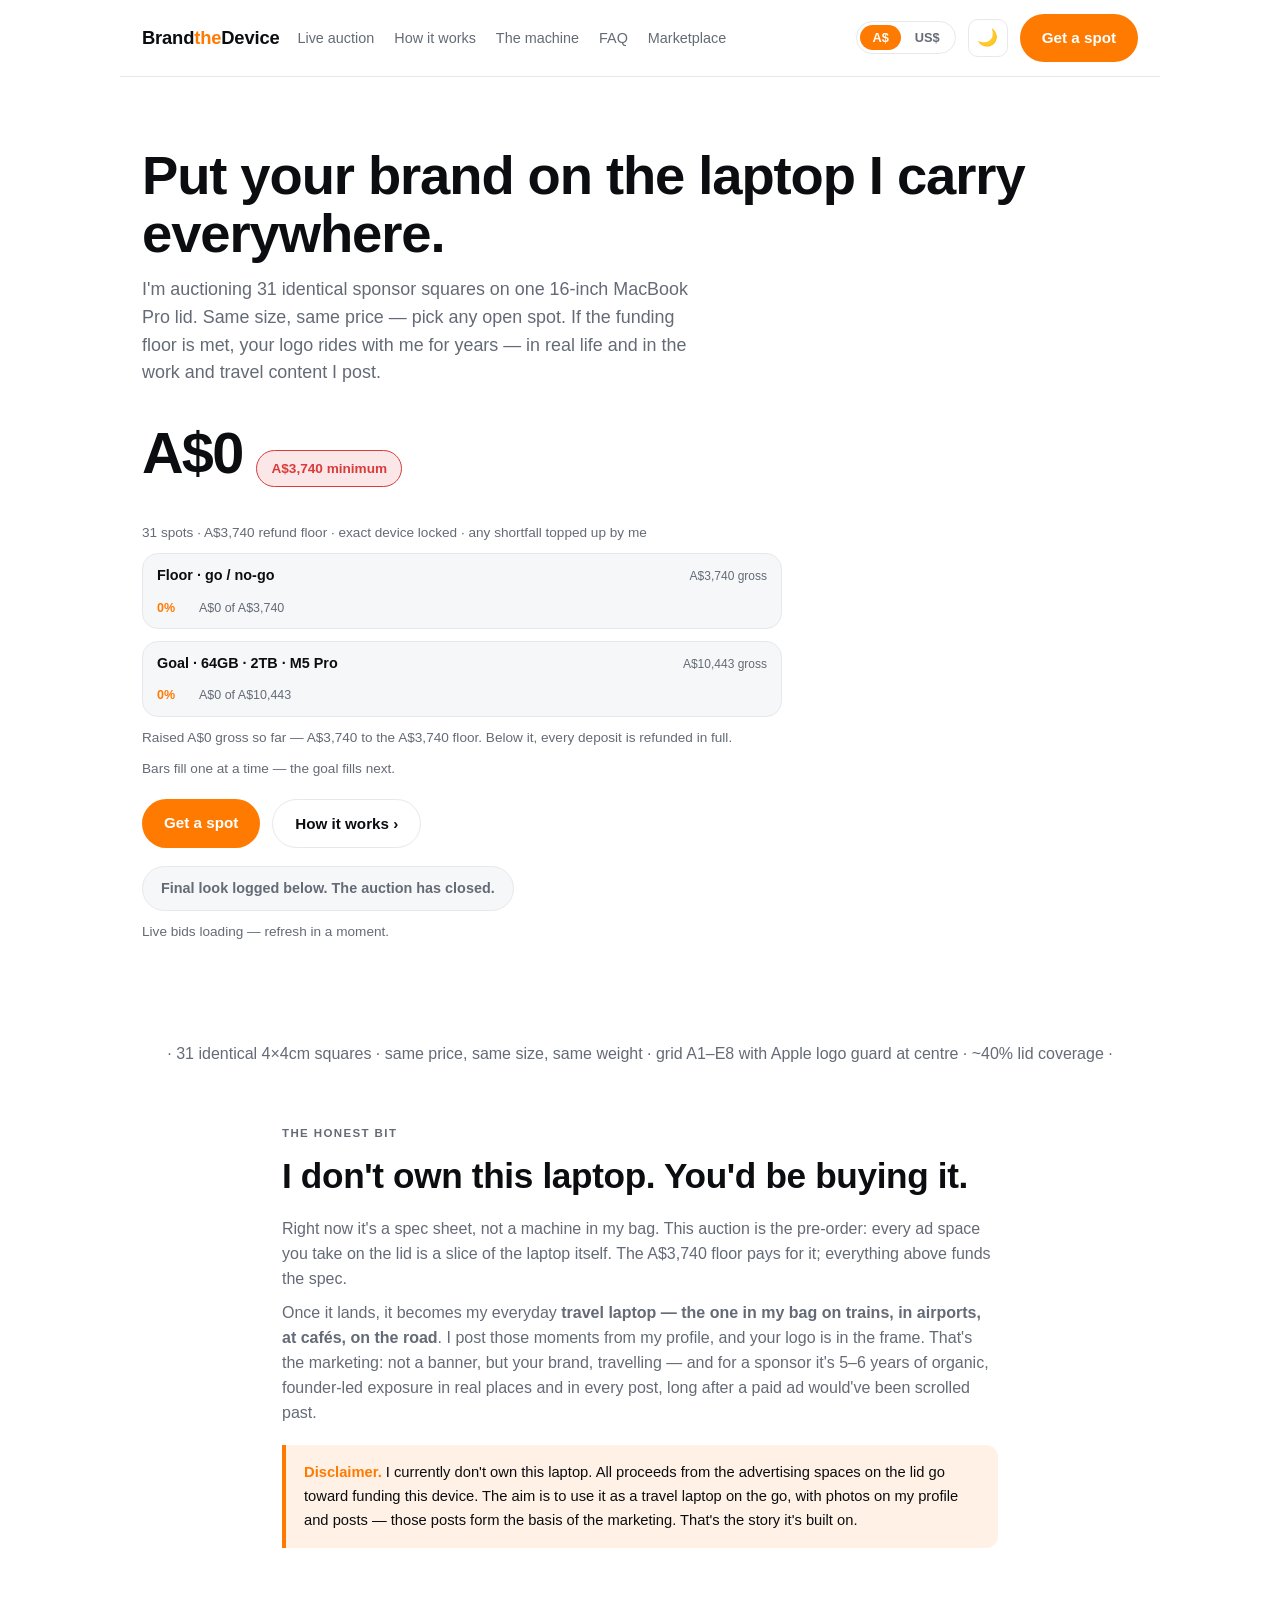
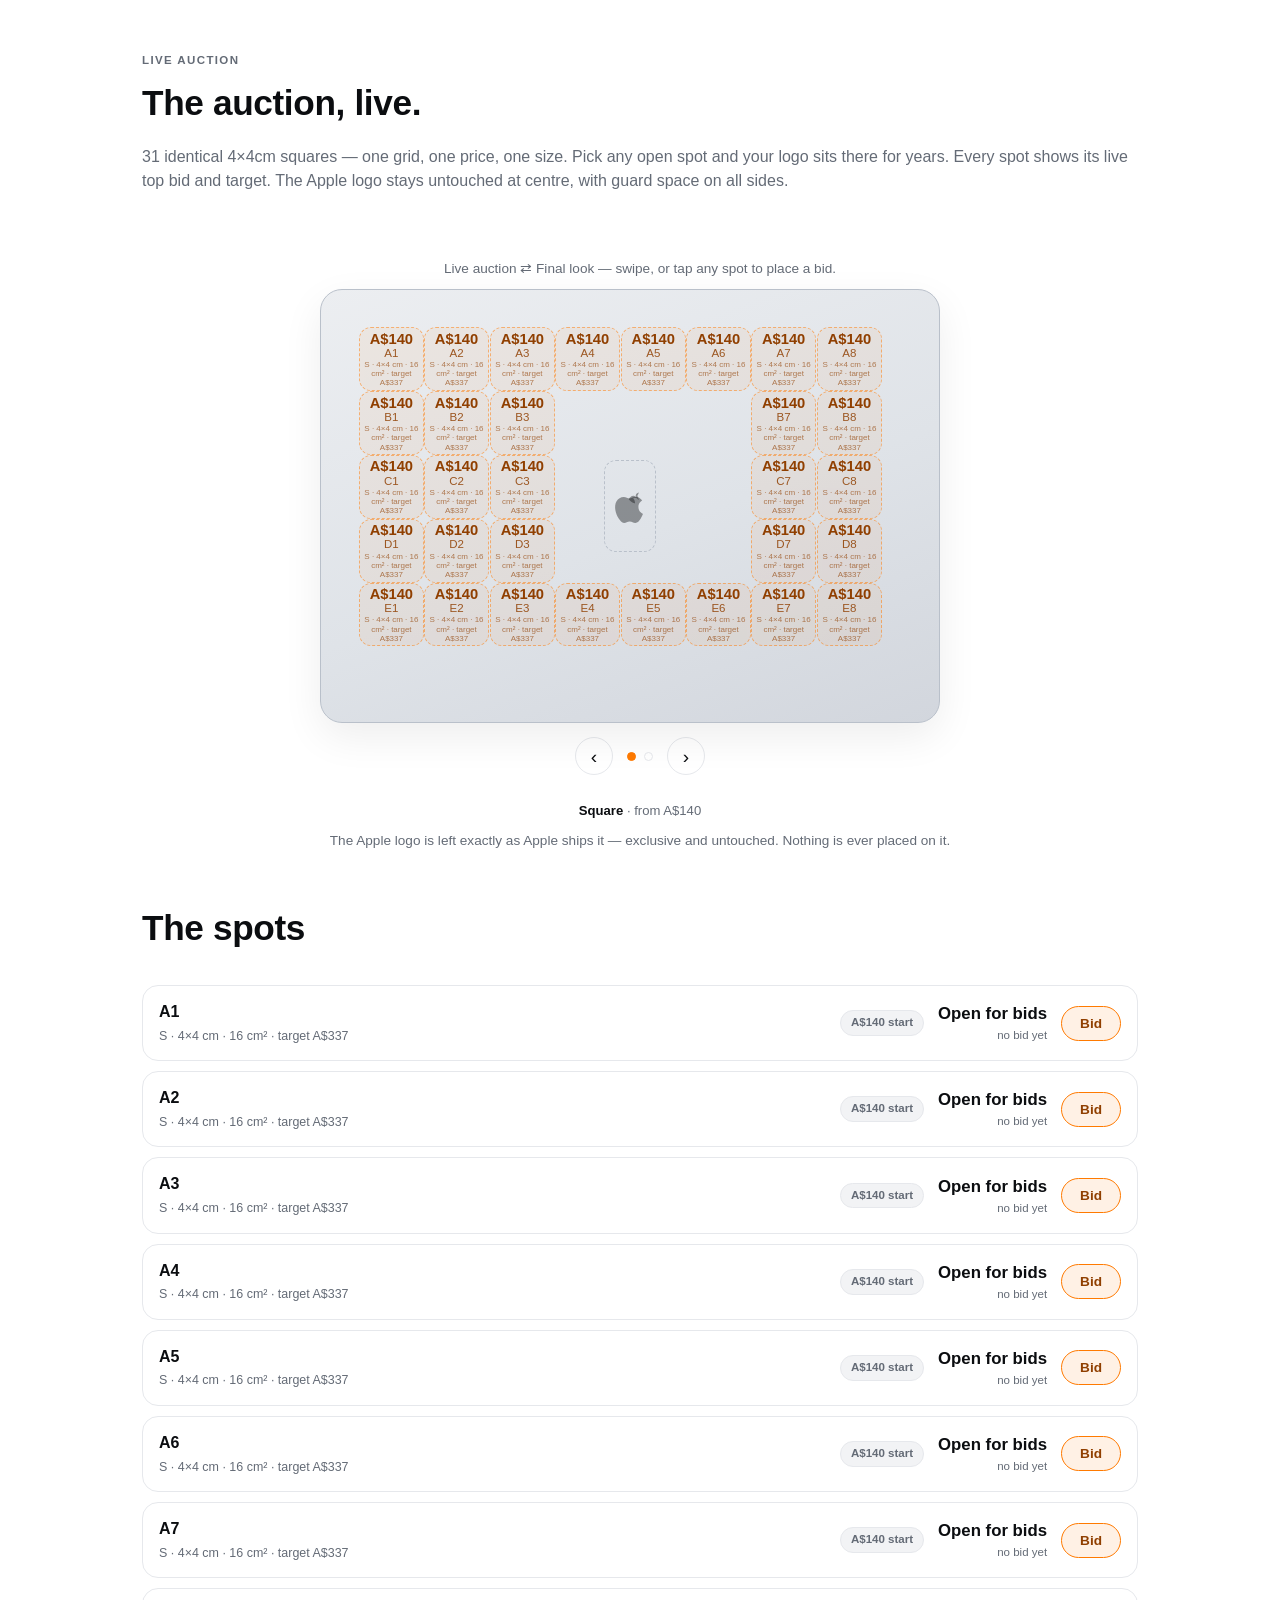
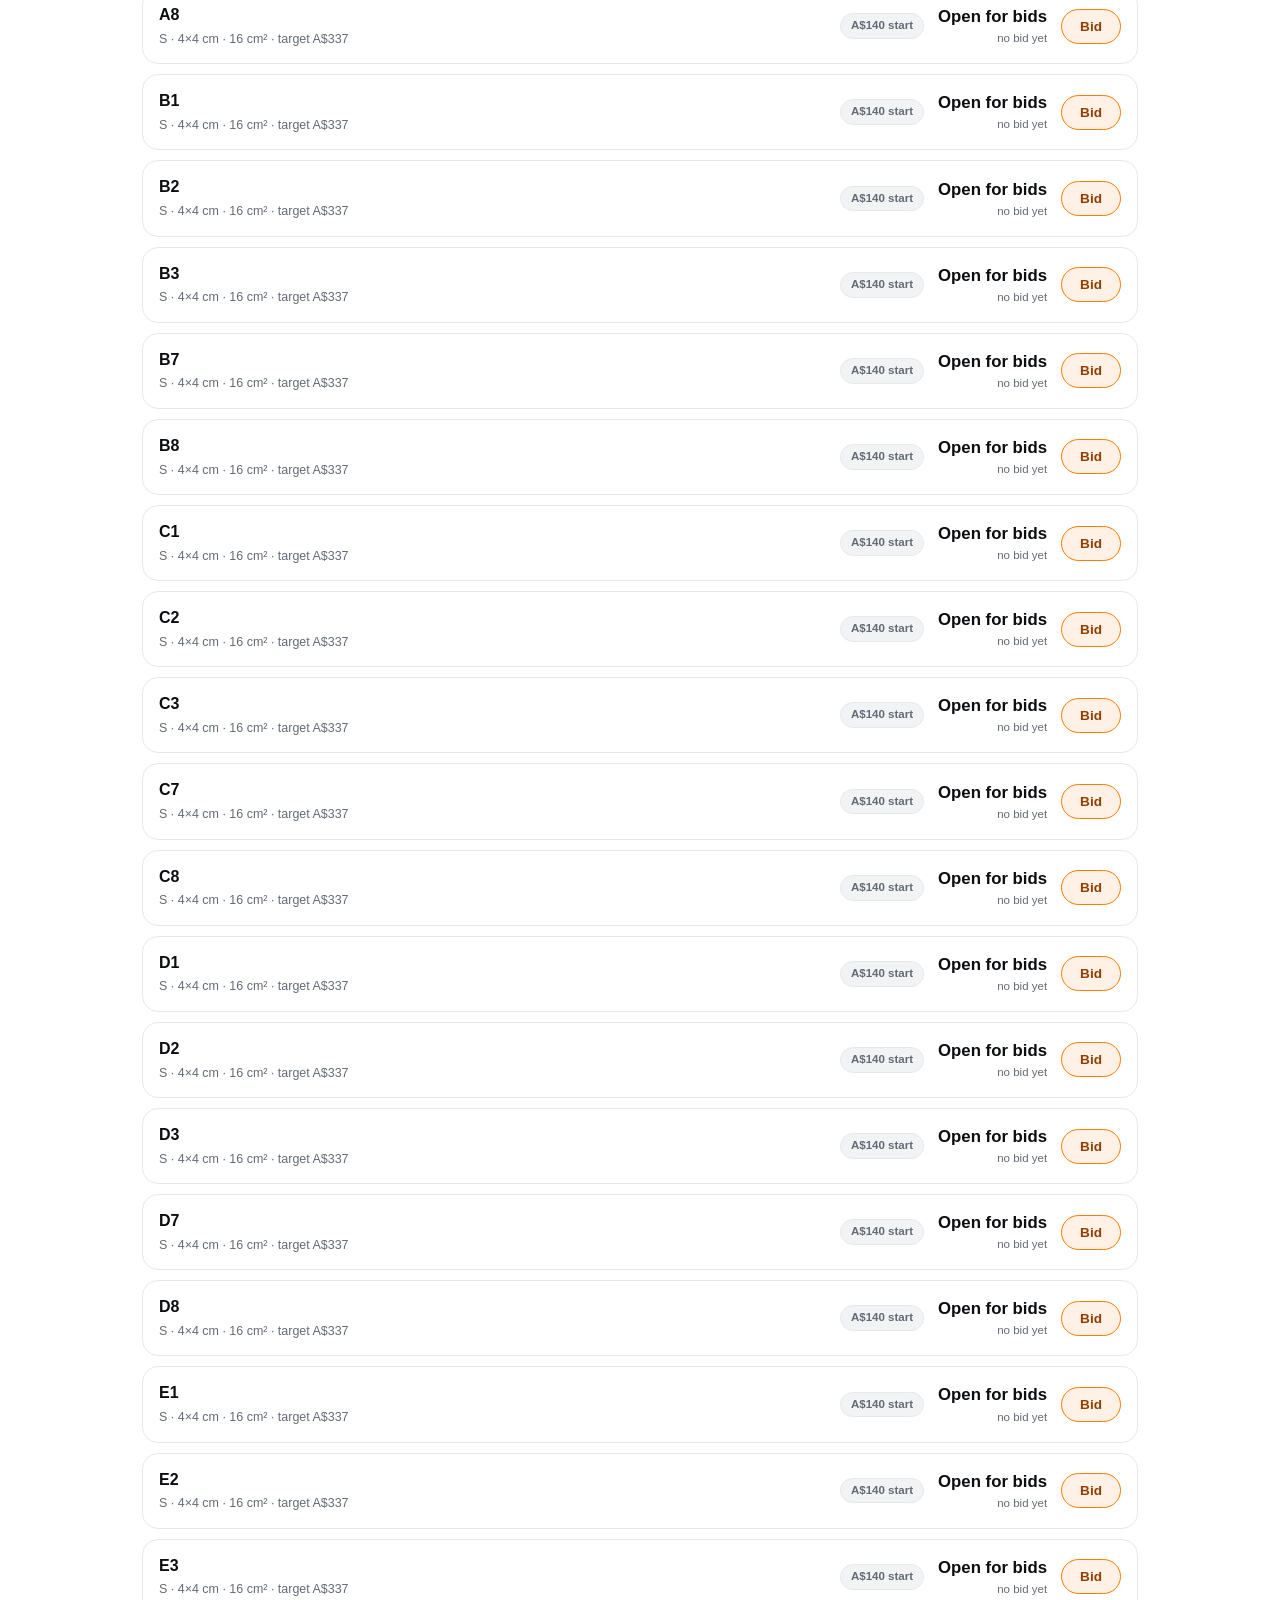
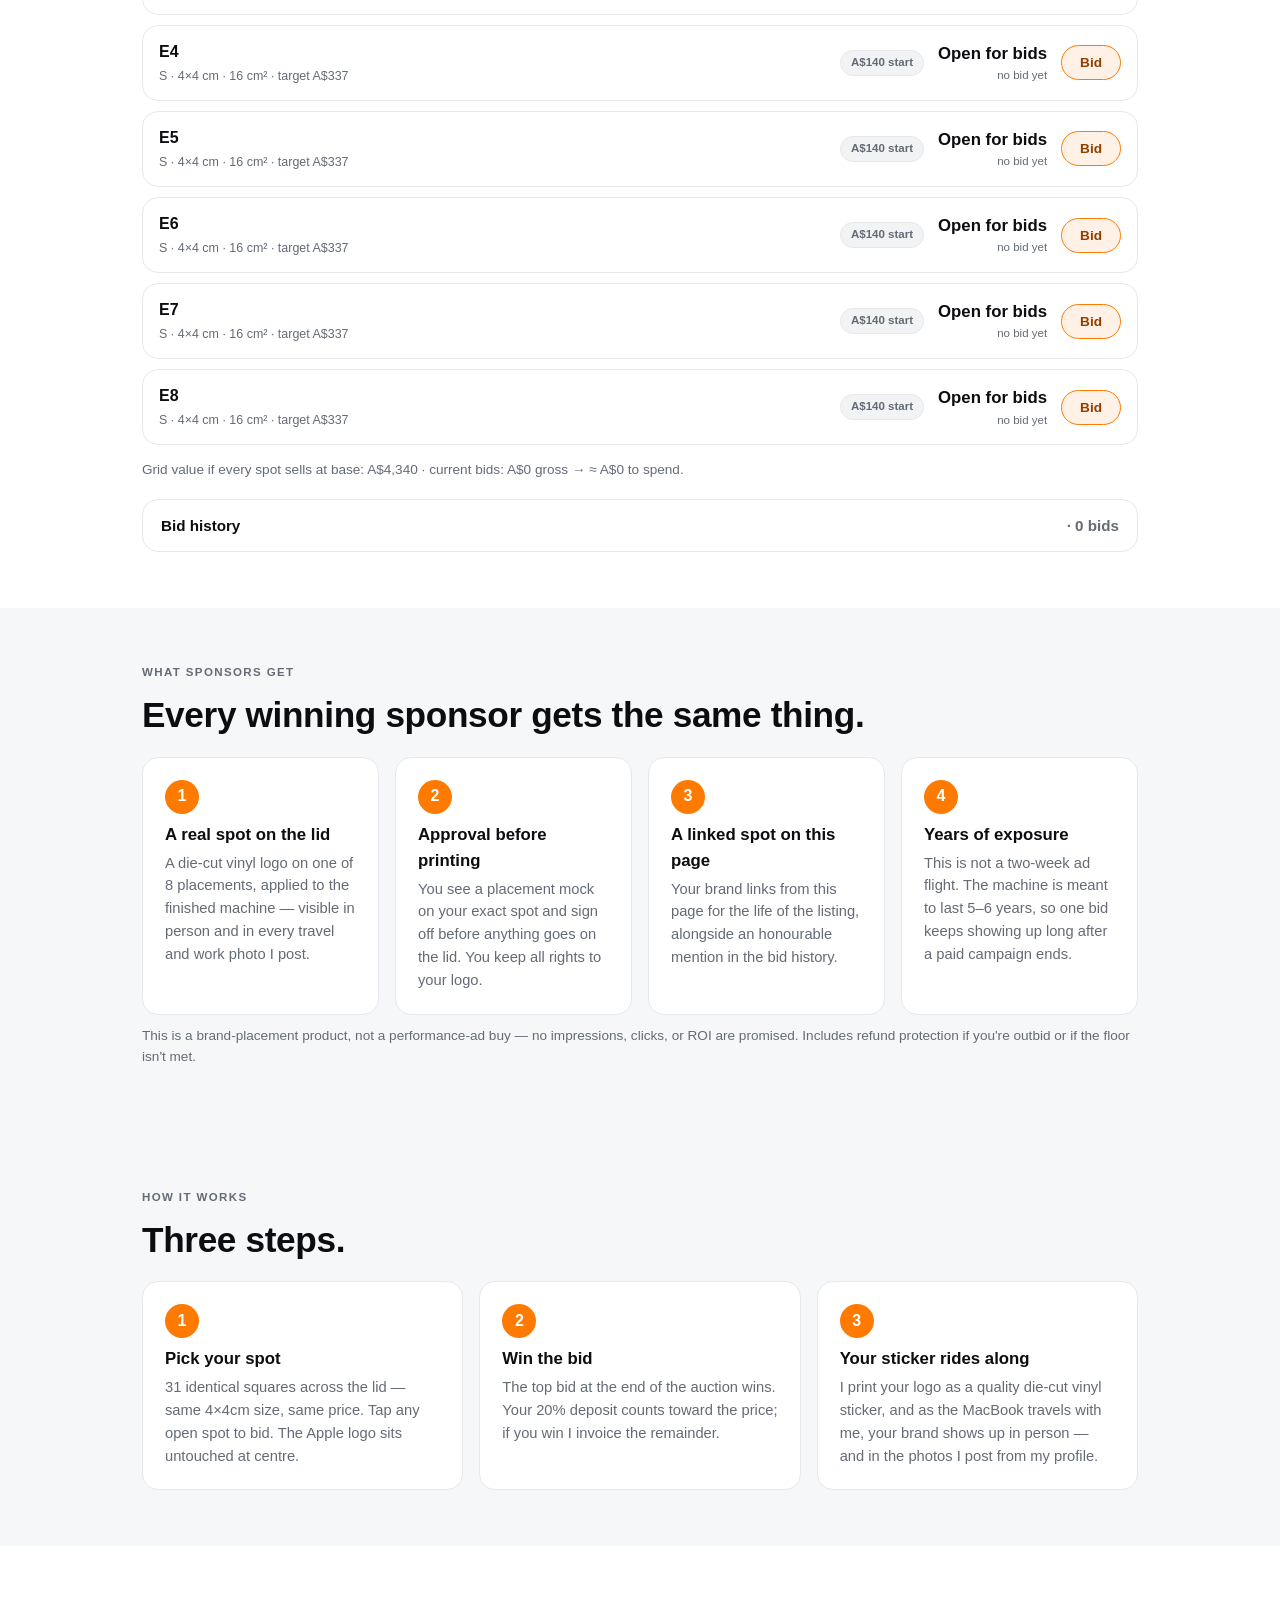
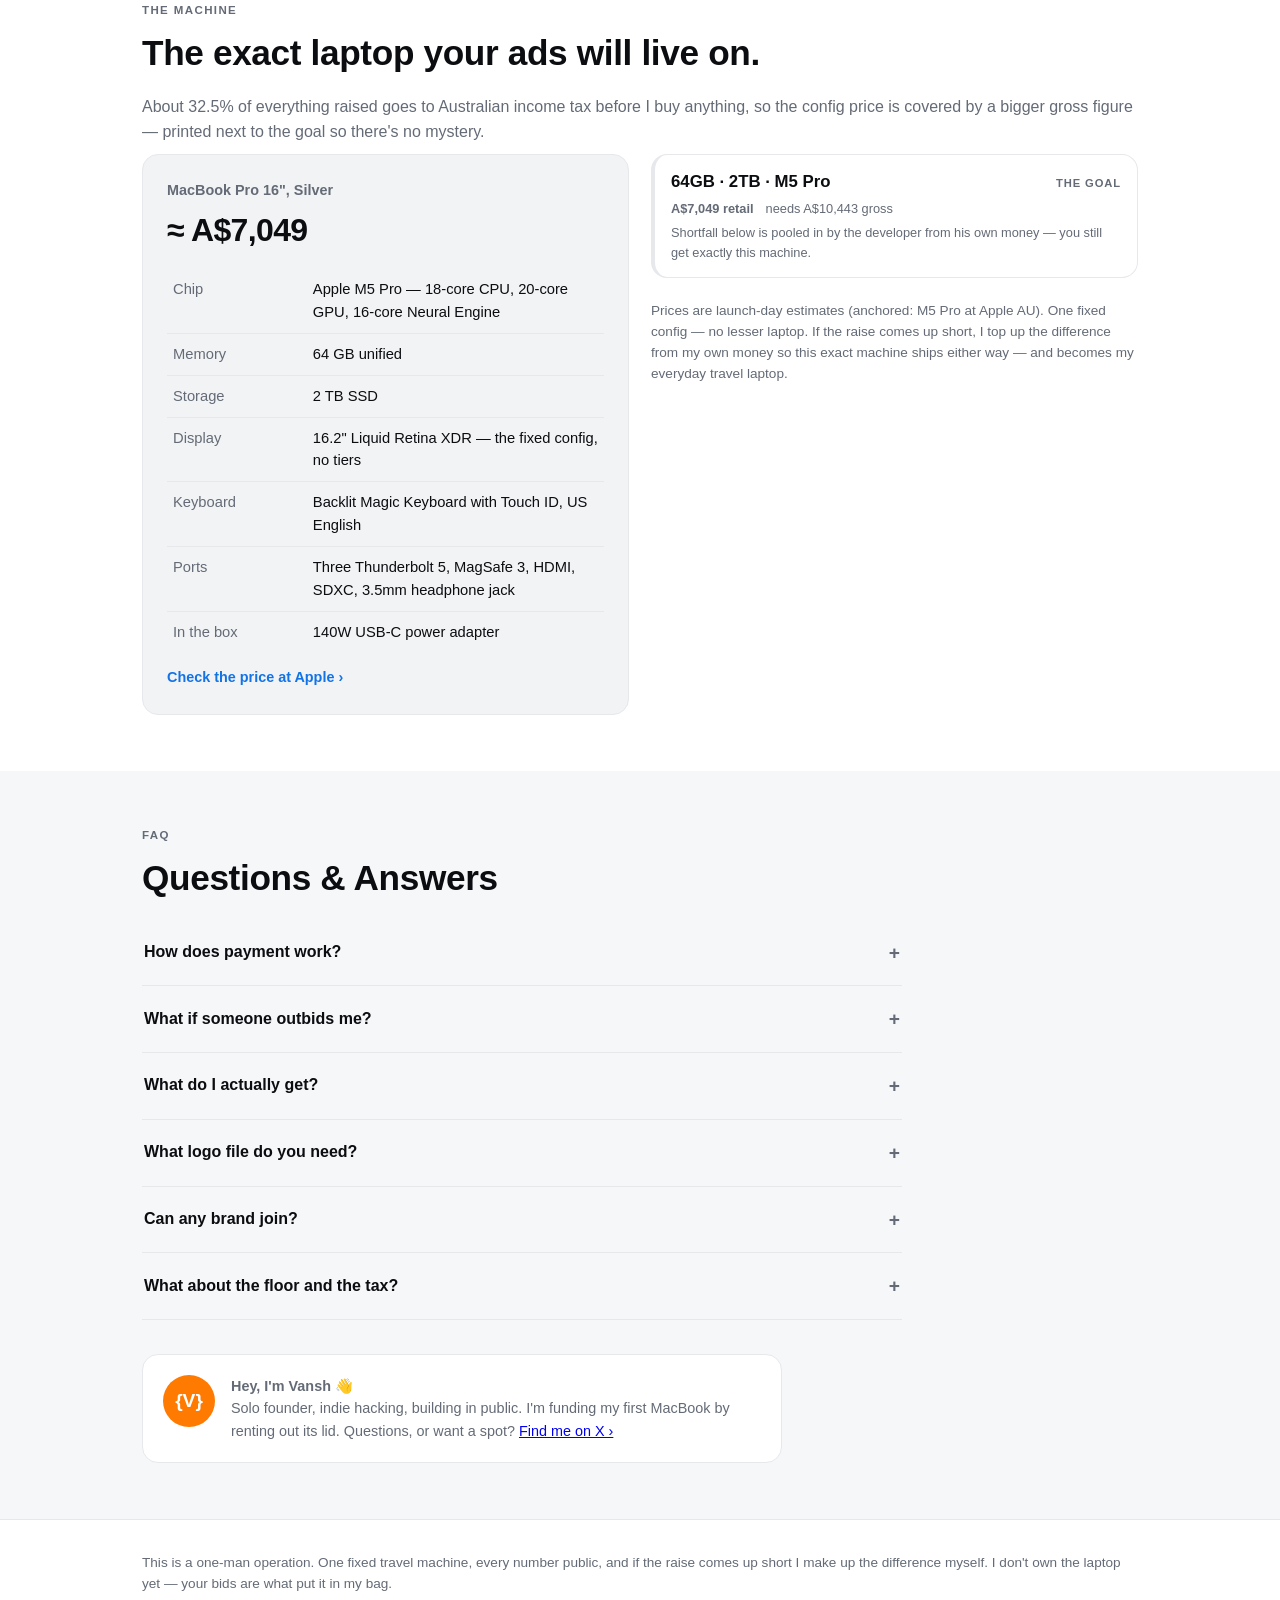
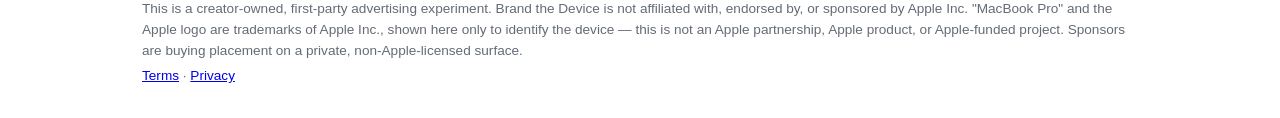
==== commit 1de9354a: "opt(copy): align step 2 with real deposit flow Optimization cycle #20 (#61): three-step band said 'I" ====
--- a/index.html
+++ b/index.html
@@ -244,7 +244,7 @@
         <div class="step">
           <div class="step-n">2</div>
           <h3>Win the bid</h3>
-          <p>The top bid at the end of the auction wins. I'll reach out to arrange payment.</p>
+          <p>The top bid at the end of the auction wins. Your 20% deposit counts toward the price; if you win I invoice the remainder.</p>
         </div>
         <div class="step">
           <div class="step-n">3</div>
--- a/css/style.css
+++ b/css/style.css
@@ -197,6 +197,9 @@
 }
 .spot.tiny .name { display: none; }
 .spot.tiny .cm { font-size: 0.5rem; }
+@media (min-width: 480px) {
+  .spot.tiny .name { display: block; }
+}
 .spot:hover { background: var(--accent-soft); transform: translateY(-2px); }
 .spot .price { font-weight: 800; font-size: 0.92rem; line-height: 1.1; }
 .spot .name { opacity: 0.85; font-size: 0.72rem; line-height: 1.15; text-align: center; }
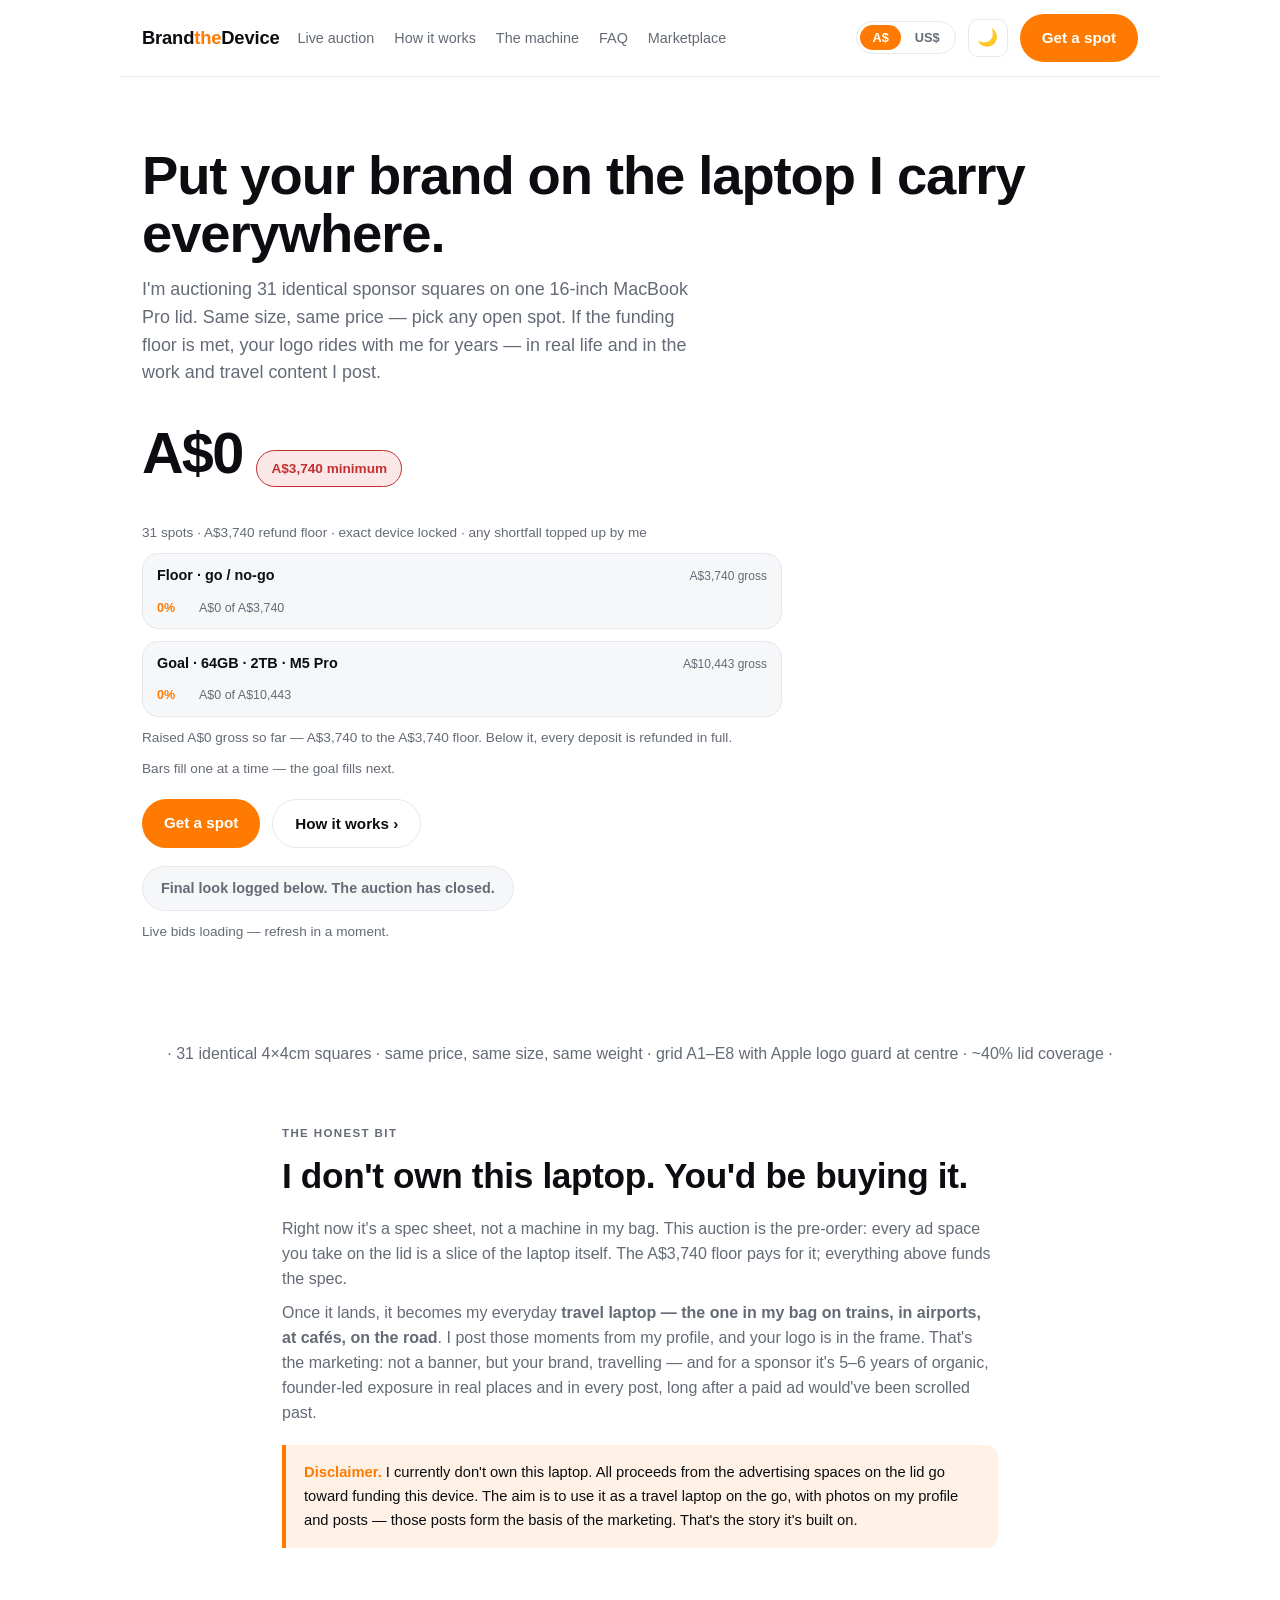
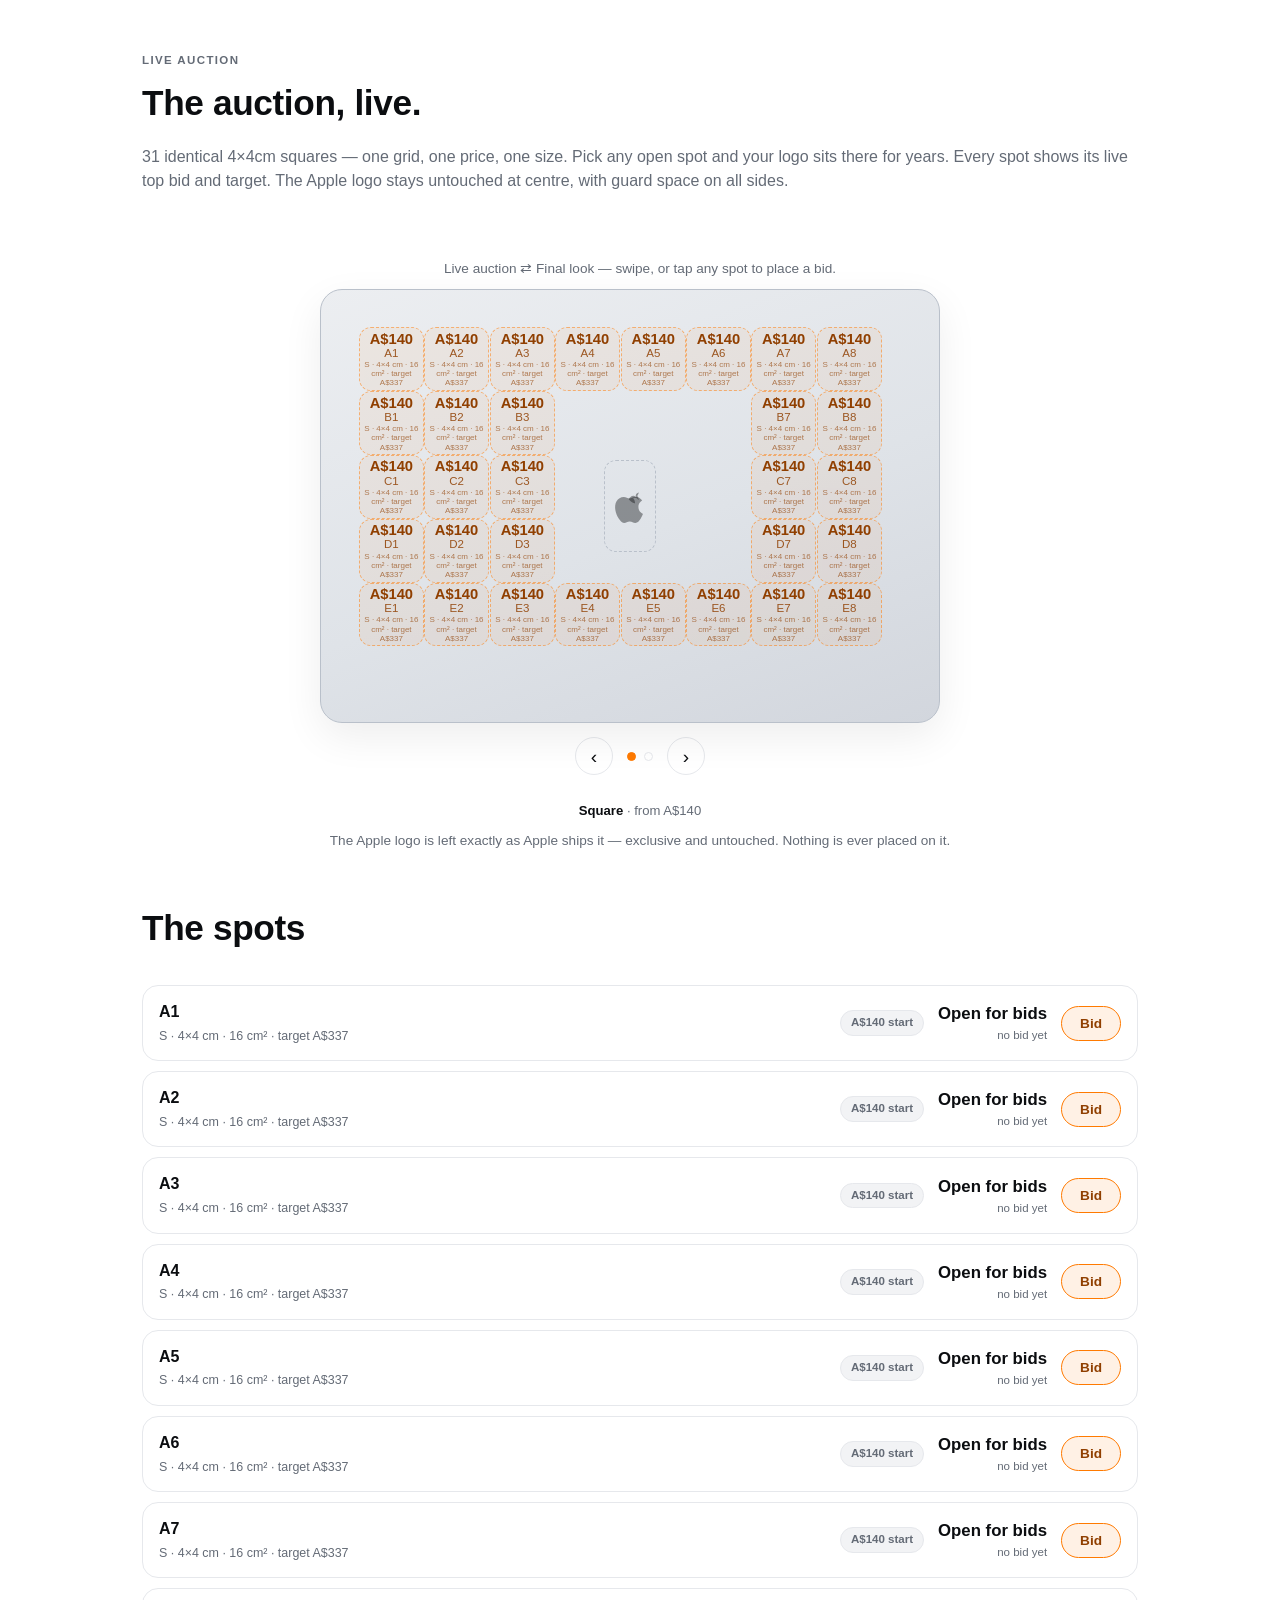
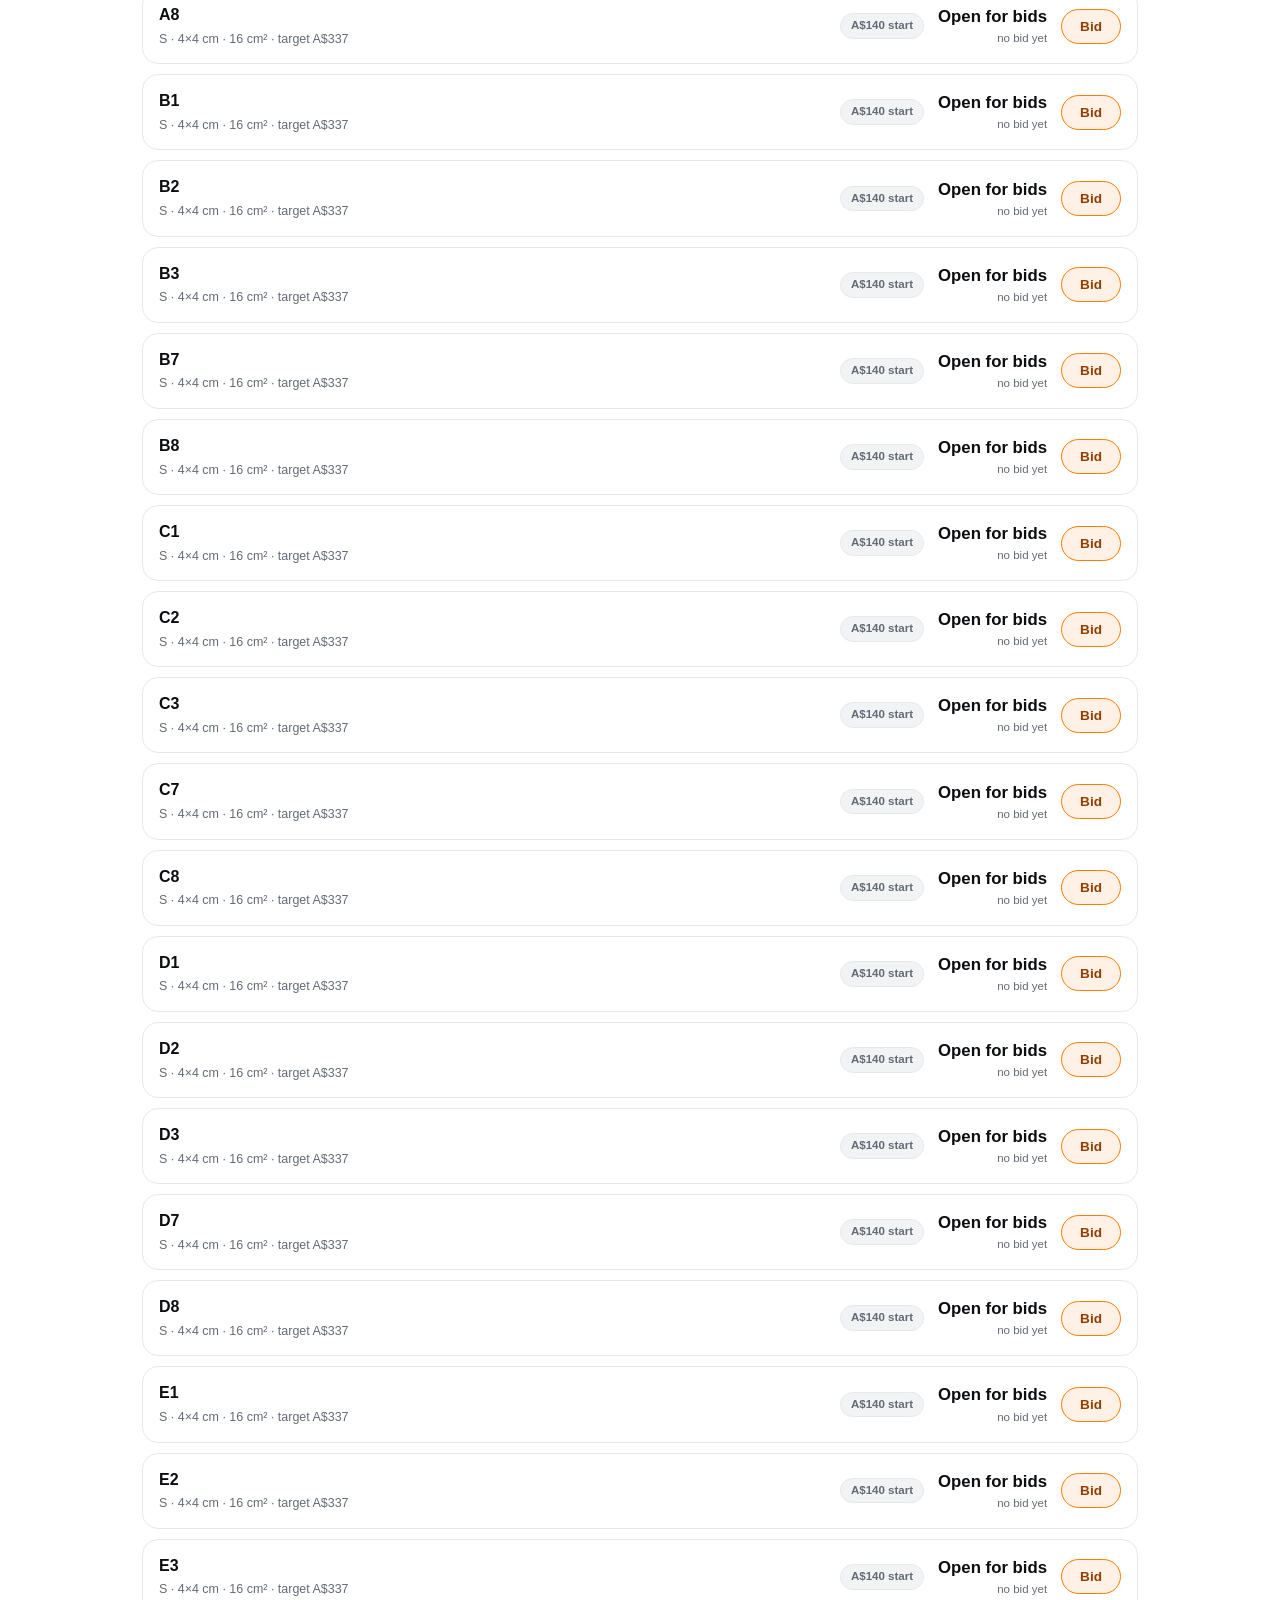
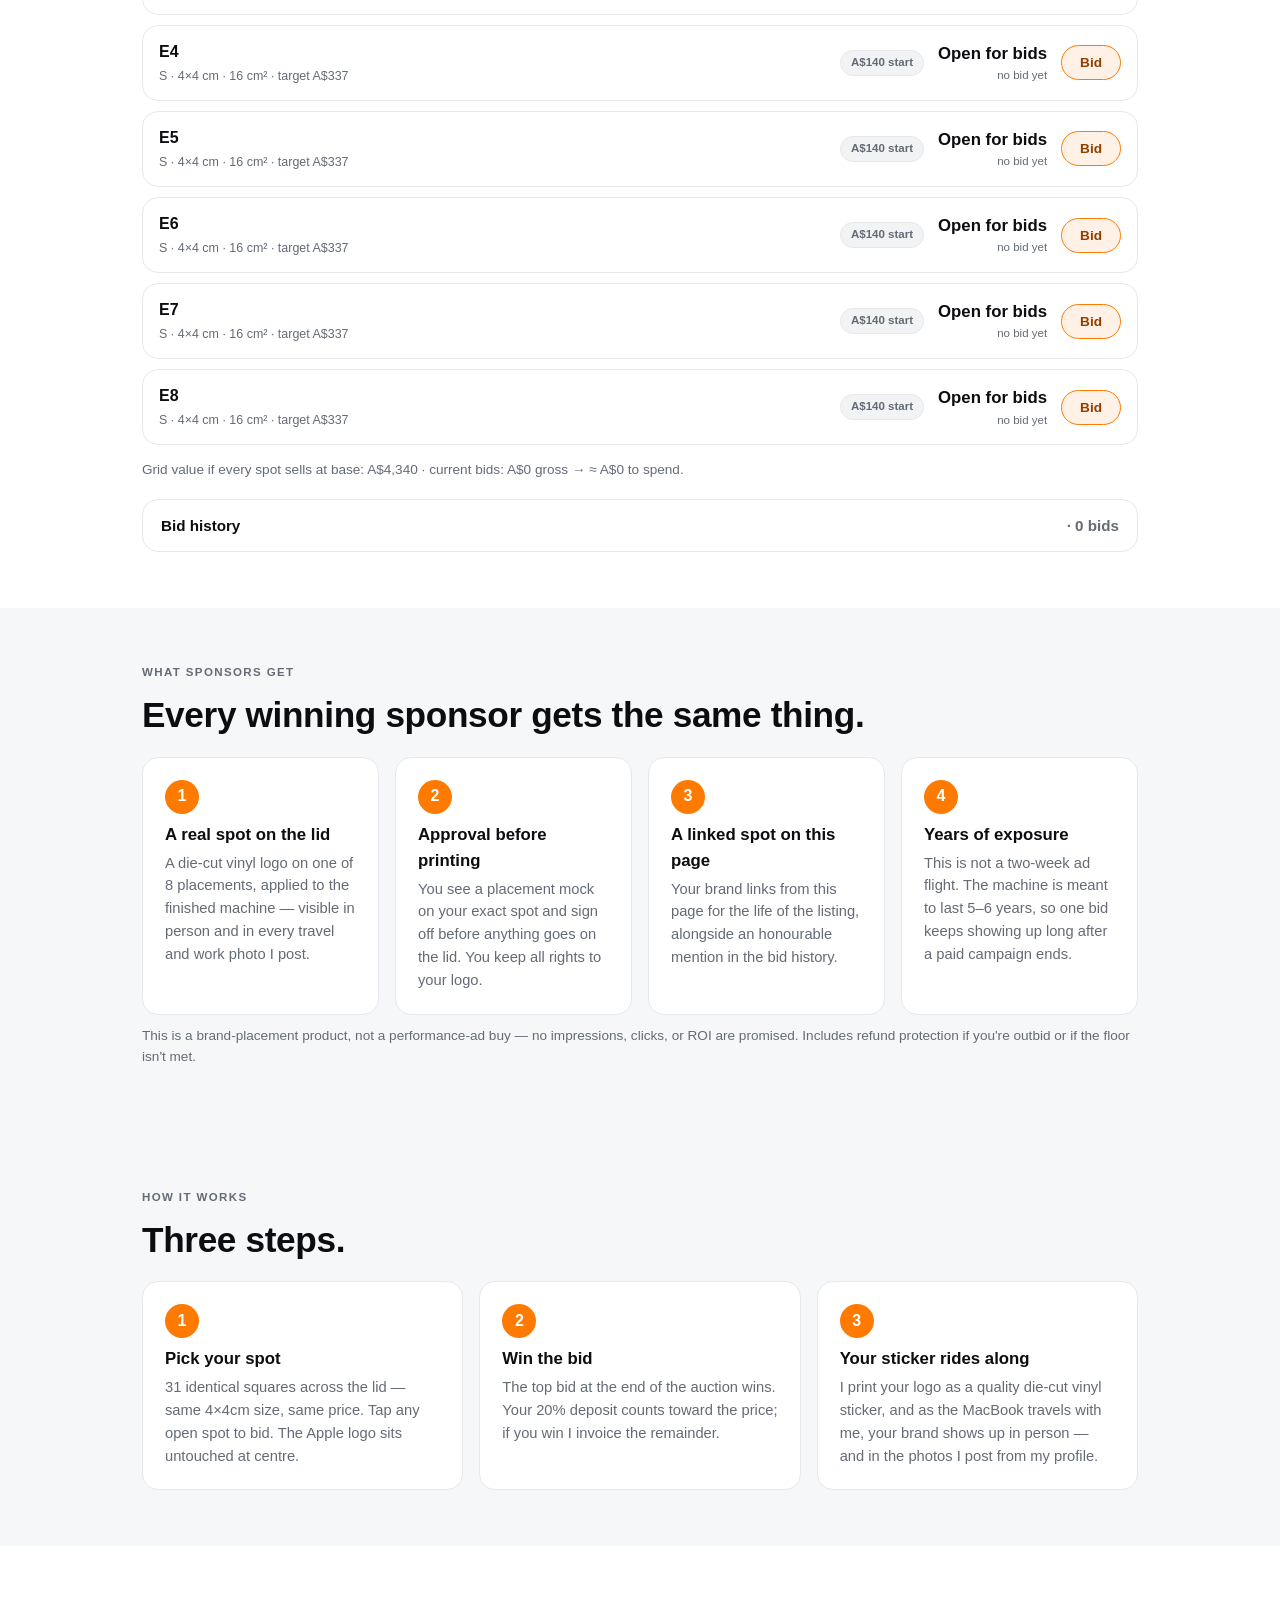
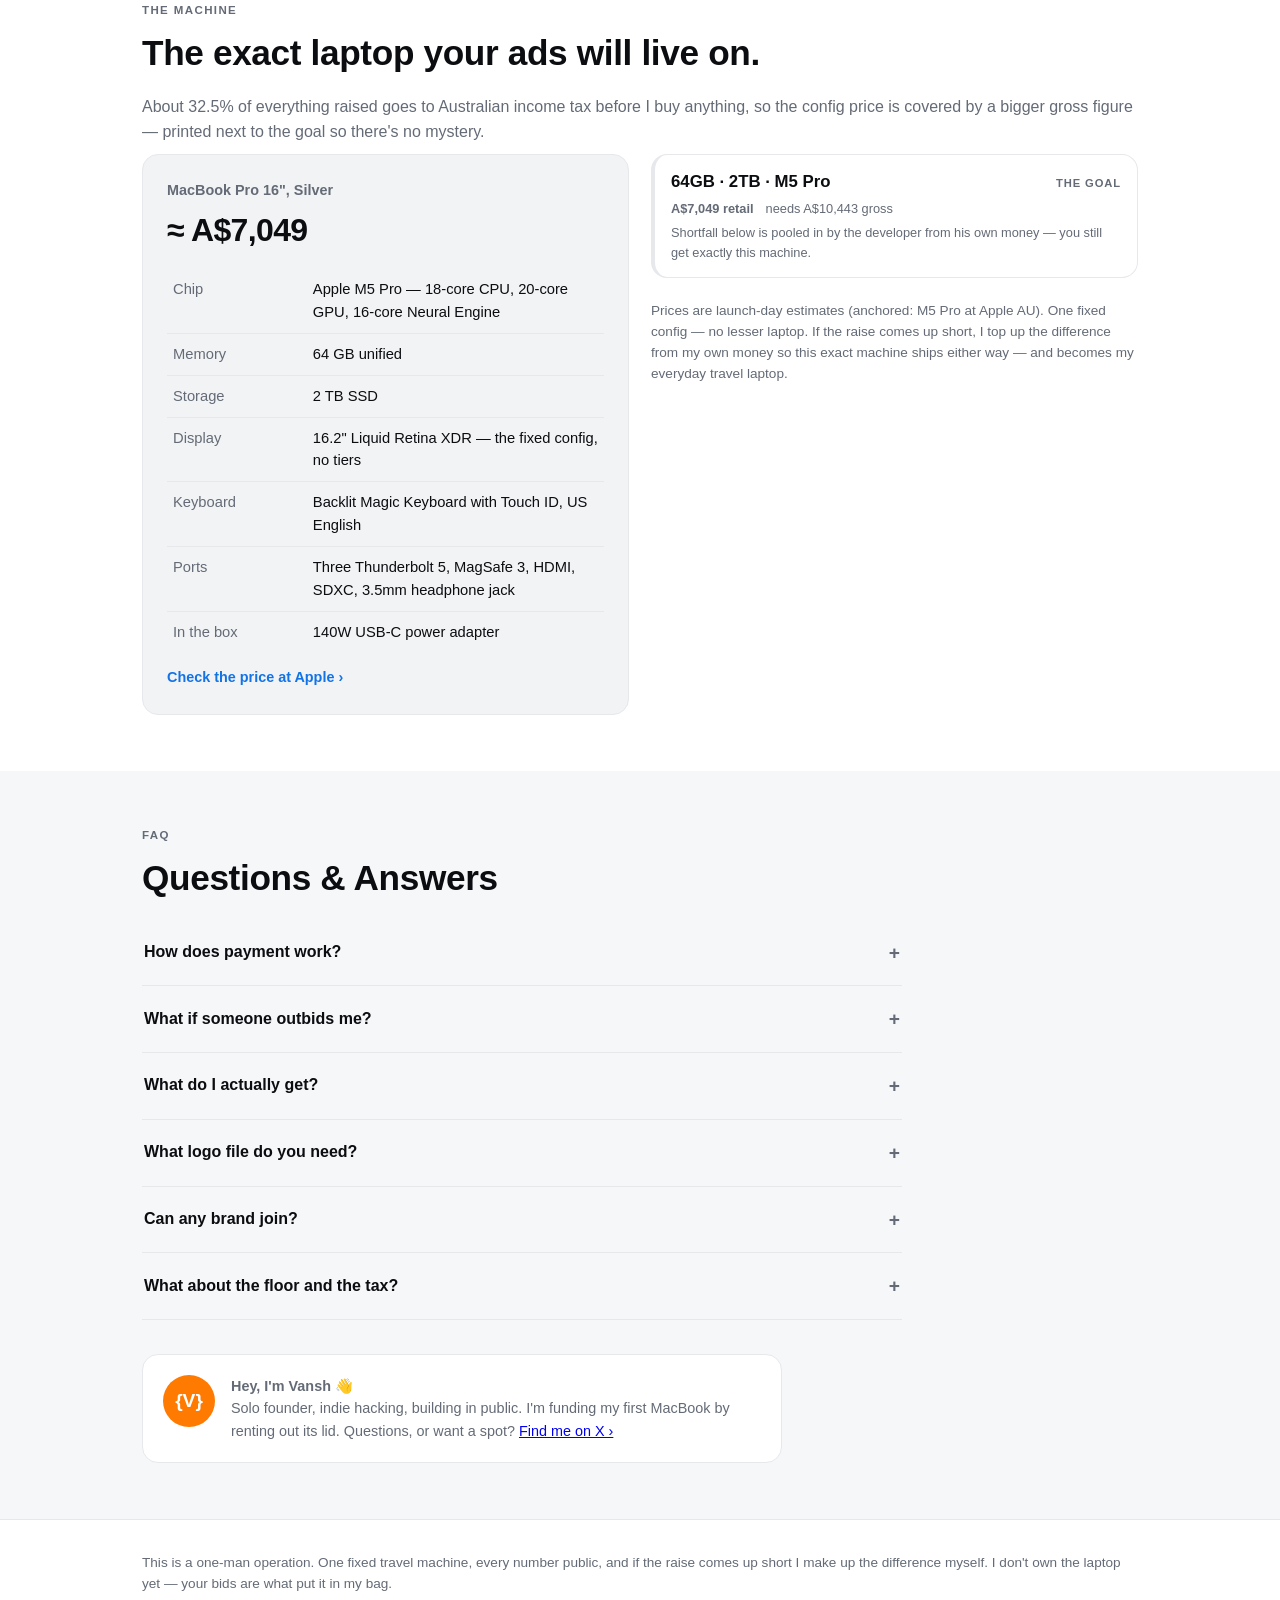
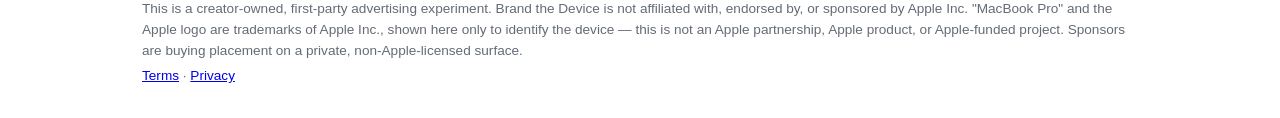
==== commit 42ffa7e2: "copy(trust): align modal-note fallback with founder-refund wording Cycle #37: HTML fallback for the " ====
--- a/index.html
+++ b/index.html
@@ -300,7 +300,7 @@
       <div class="faq">
         <details>
           <summary>How does payment work?</summary>
-          <p>Bidding takes a 20% refundable deposit, paid by card when you place the bid. If you don't win, it comes back in full; if you do, it counts toward the price and I send a link for the remainder.</p>
+          <p>Bidding takes a 20% refundable deposit, paid by card when you place the bid. If you don't win, the founder refunds it in full by hand; if you do, it counts toward the price and I send a link for the remainder.</p>
         </details>
         <details>
           <summary>What if someone outbids me?</summary>
@@ -364,7 +364,7 @@
         <span>I agree to the <a href="terms.html" target="_blank" rel="noopener">Terms</a> and <a href="privacy.html" target="_blank" rel="noopener">Privacy</a> policy.</span>
       </label>
       <button class="btn block" id="bidSubmit" type="button">Place bid</button>
-      <p class="small muted">You'll be charged a 20% refundable deposit. Refunded in full if you're outbid; counts toward your total if you win.</p>
+      <p class="small muted">You'll be charged a 20% refundable deposit. The founder refunds it in full if you're outbid; otherwise it counts toward your total.</p>
     </div>
   </section>
 
--- a/css/style.css
+++ b/css/style.css
@@ -12,7 +12,7 @@
   --accent-2: #1273e6;
   --green: #0f9d58;
   --green-soft: rgba(15, 157, 88, 0.12);
-  --red: #d93b3b;
+  --red: #c23030;
   --red-soft: rgba(217, 59, 59, 0.12);
   --lid: linear-gradient(160deg, #eceef1 0%, #dfe3e8 55%, #d2d6dd 100%);
   --lid-edge: #b9c0ca;
@@ -336,9 +336,10 @@
 .modal {
   position: fixed; inset: 0; z-index: 50; background: rgba(8, 11, 15, 0.7);
   display: flex; align-items: center; justify-content: center; padding: 20px;
+  overflow-y: auto; -webkit-overflow-scrolling: touch;
 }
 .modal.hidden { display: none; }
-.modal-card { background: var(--bg); border: 1px solid var(--line); border-radius: var(--radius); padding: 26px; width: min(460px, 100%); position: relative; box-shadow: var(--shadow); }
+.modal-card { background: var(--bg); border: 1px solid var(--line); border-radius: var(--radius); padding: 26px; width: min(460px, 100%); position: relative; box-shadow: var(--shadow); margin: auto; }
 .modal-close { position: absolute; top: 12px; right: 14px; background: none; border: none; color: var(--muted); font-size: 1.5rem; cursor: pointer; }
 .modal-card label { display: block; margin: 14px 0 6px; font-size: 0.82rem; color: var(--muted); }
 .modal-card input { width: 100%; margin-top: 5px; padding: 11px 12px; background: var(--bg-soft); color: var(--text); border: 1px solid var(--line); border-radius: 10px; font-size: 0.95rem; }
@@ -395,6 +396,14 @@
 .modal-card .agree input { width: auto; margin-top: 3px; flex: none; }
 .modal-card .agree a { color: var(--accent-2); }
 
+/* Visible keyboard focus indicator (WCAG 2.4.7) */
+:focus-visible {
+  outline: 3px solid var(--accent);
+  outline-offset: 2px;
+  border-radius: 4px;
+}
+.skip-link:focus-visible { outline: 3px solid var(--accent); outline-offset: -1px; }
+
 /* Footer */
 footer { border-top: 1px solid var(--line); padding: 28px 0; font-size: 0.85rem; color: var(--muted); }
 footer p { margin: 4px 0; }
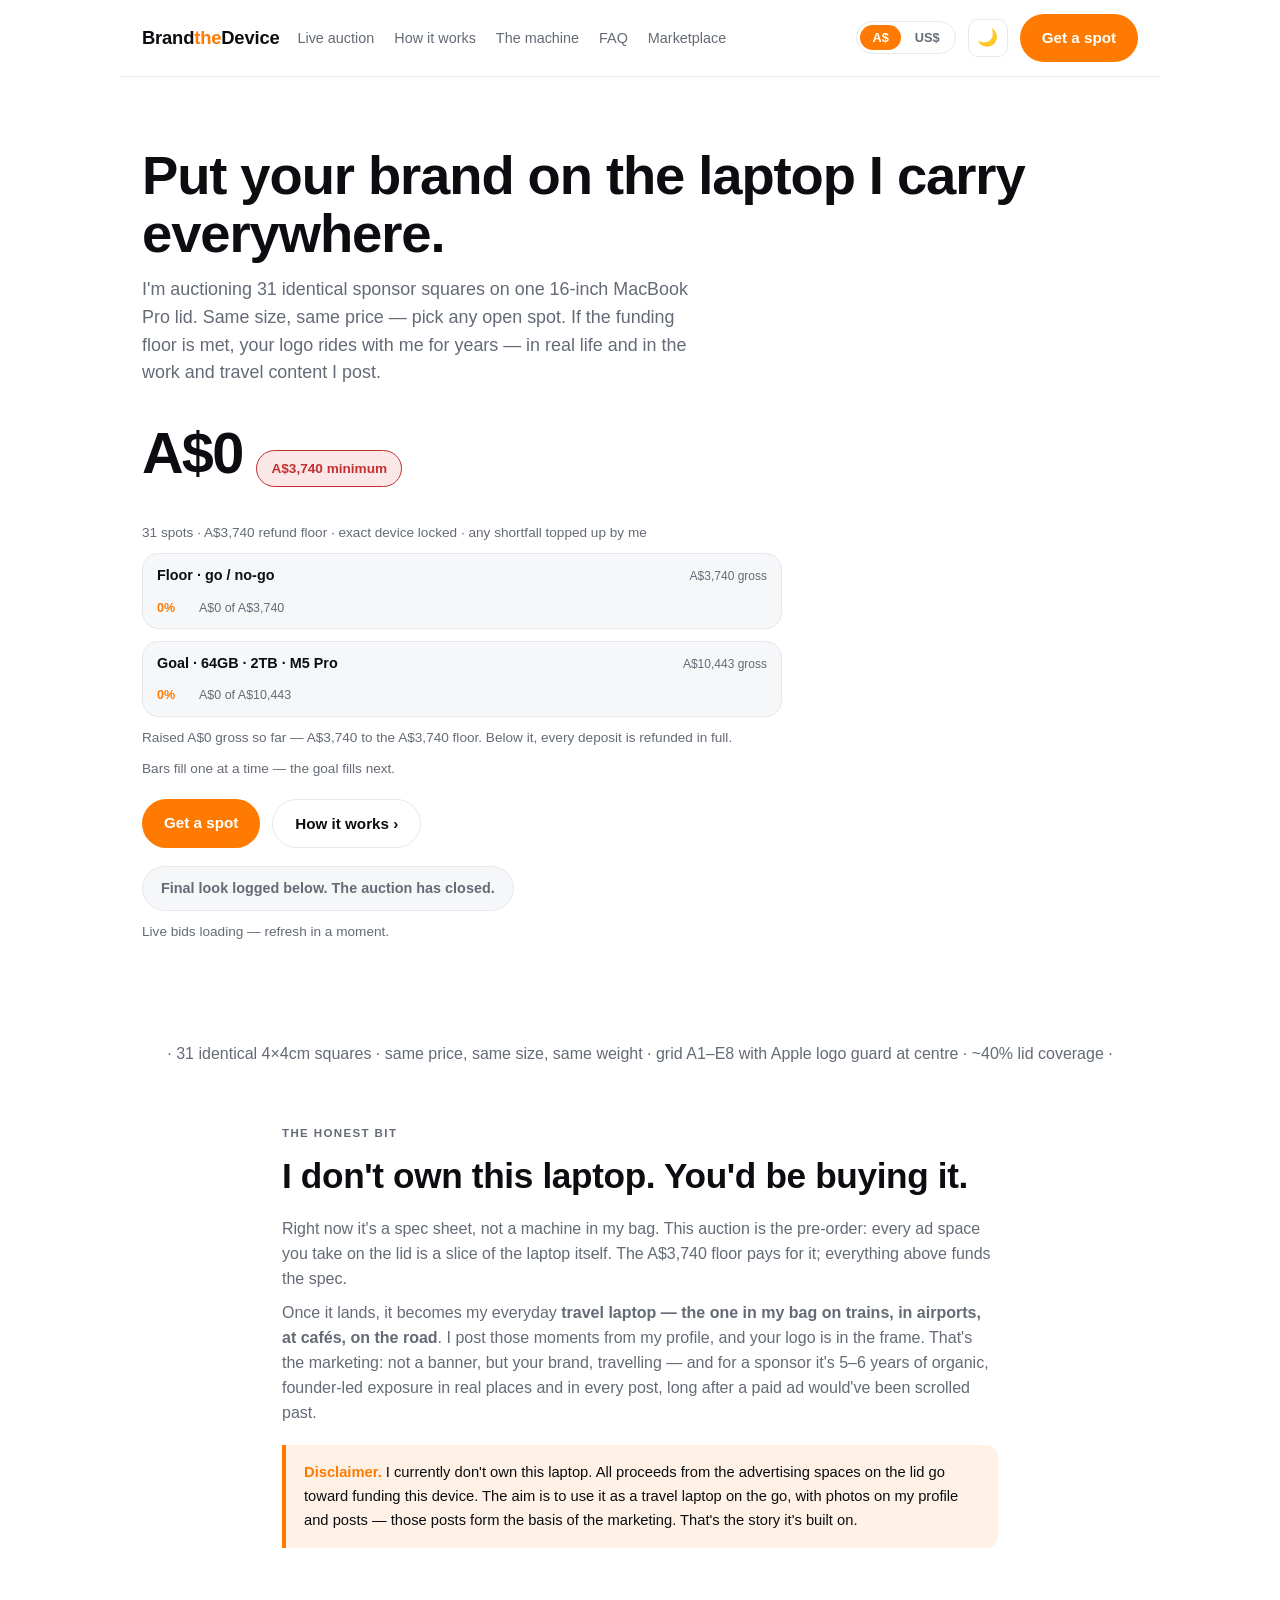
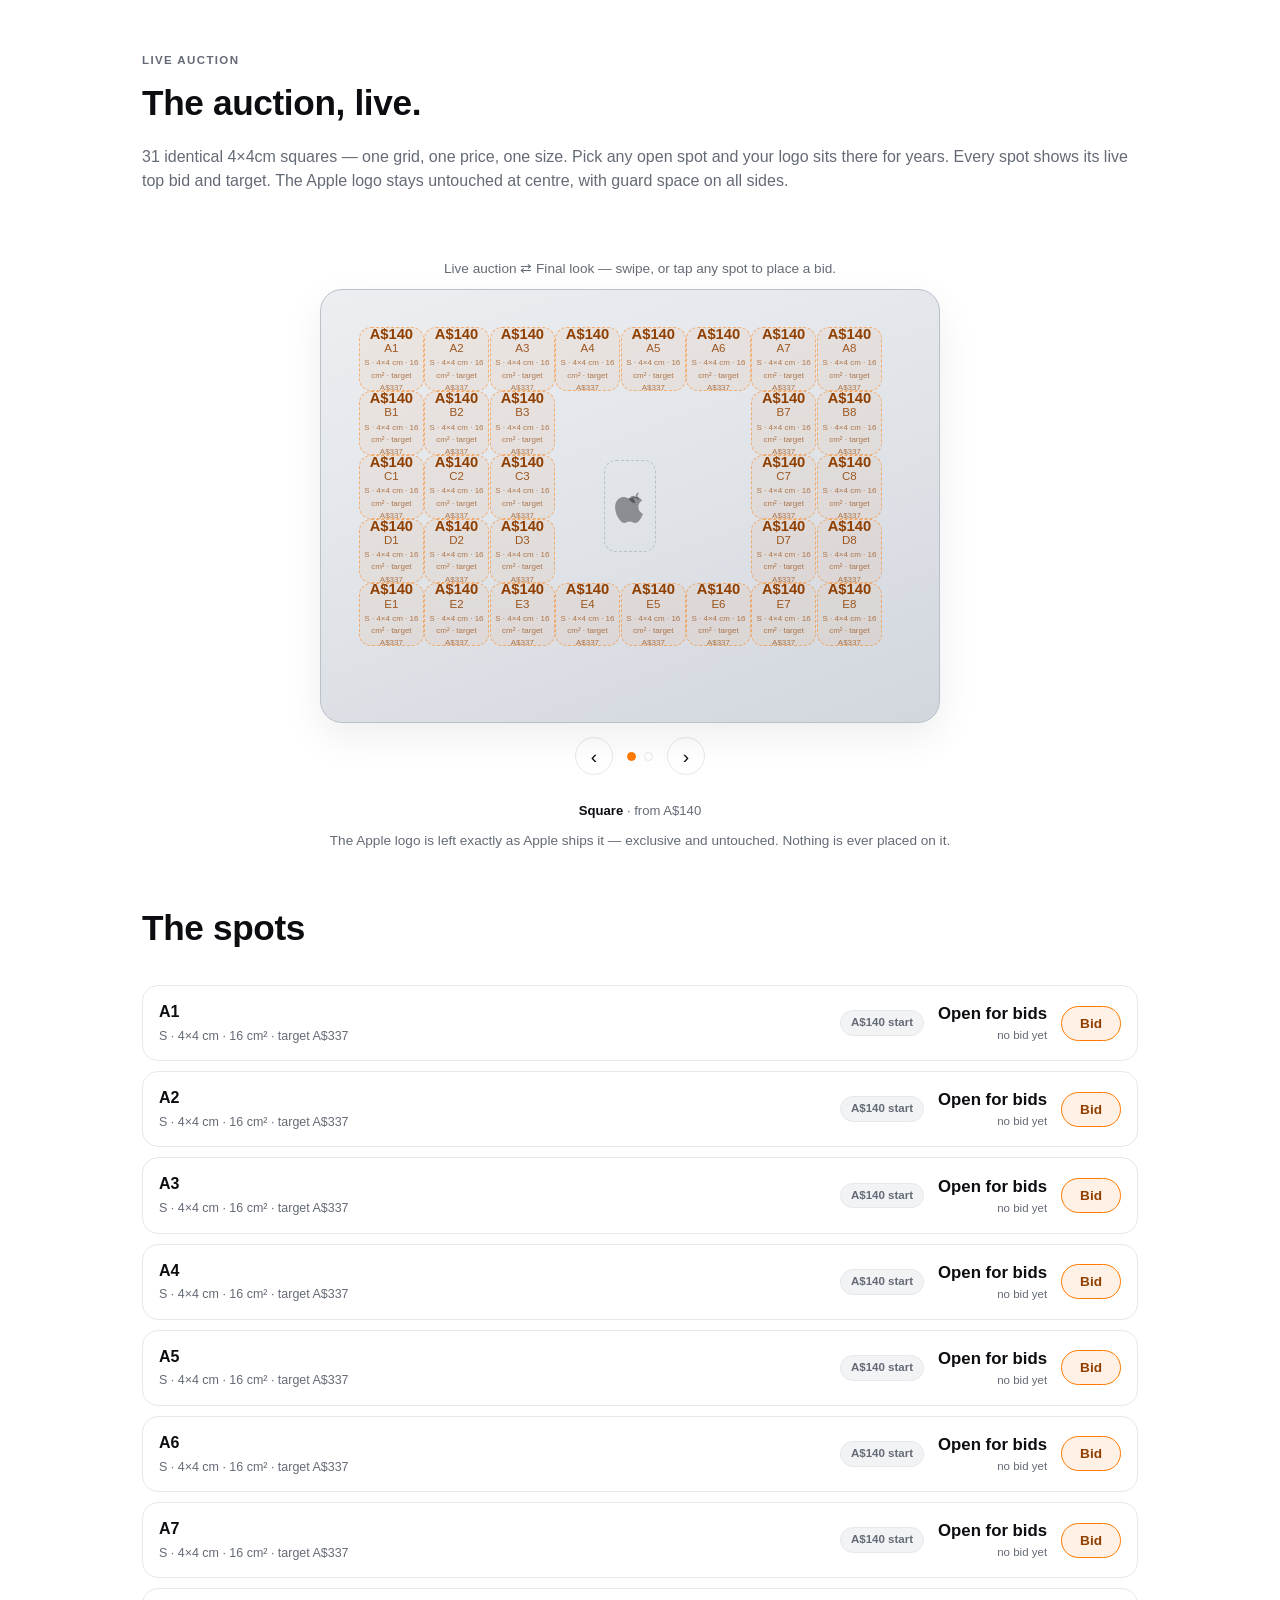
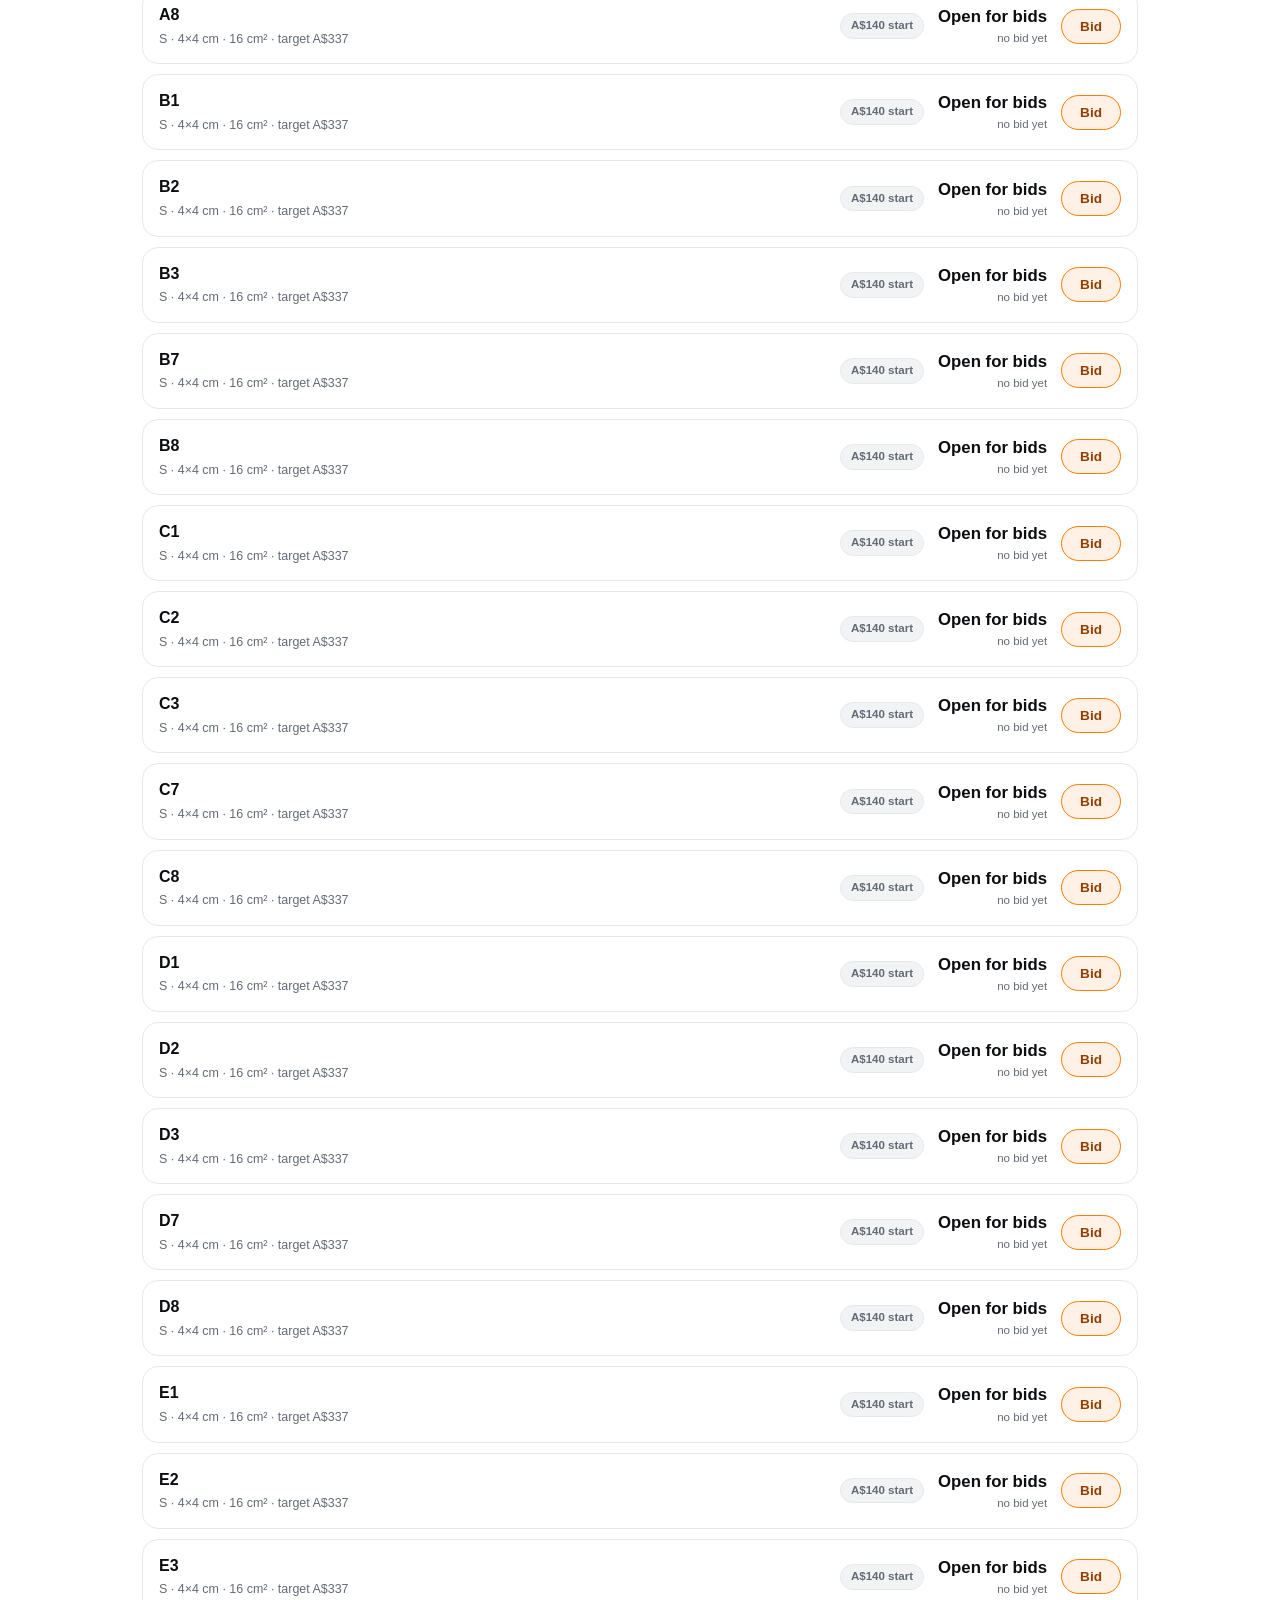
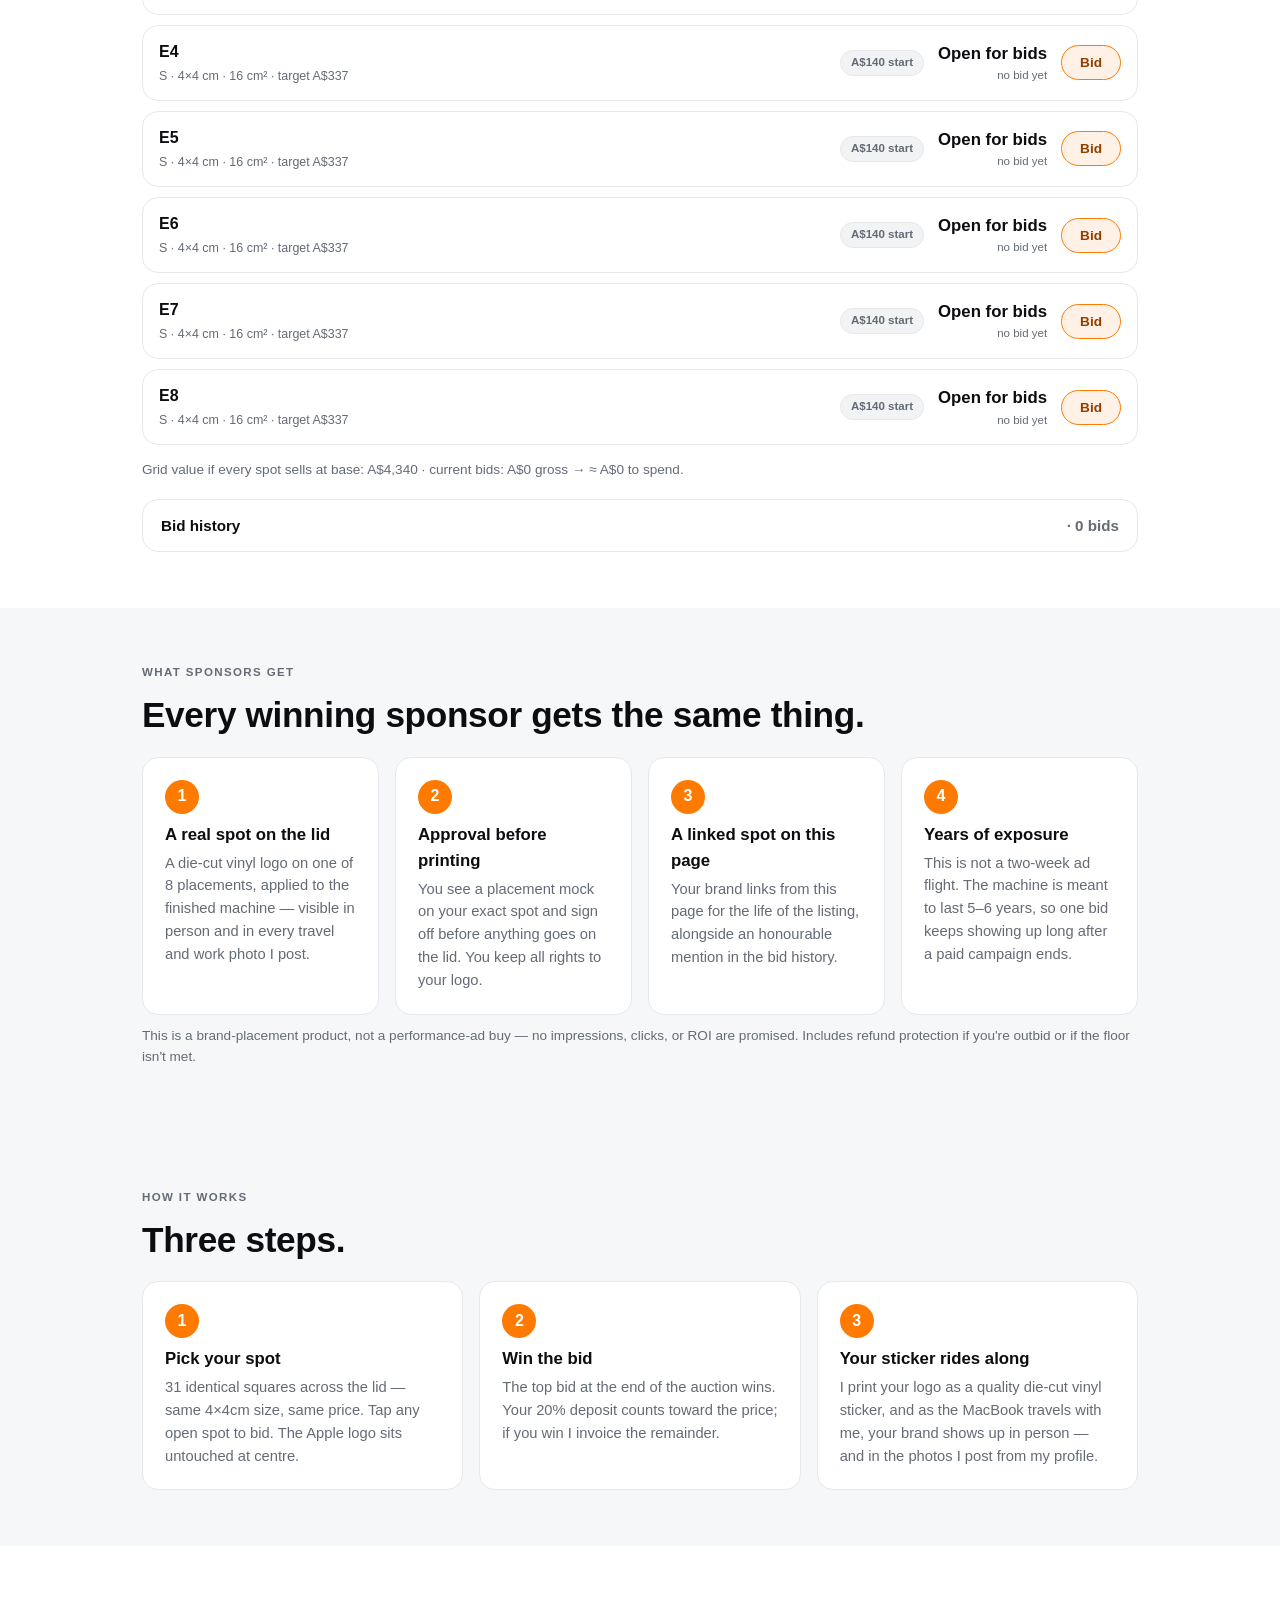
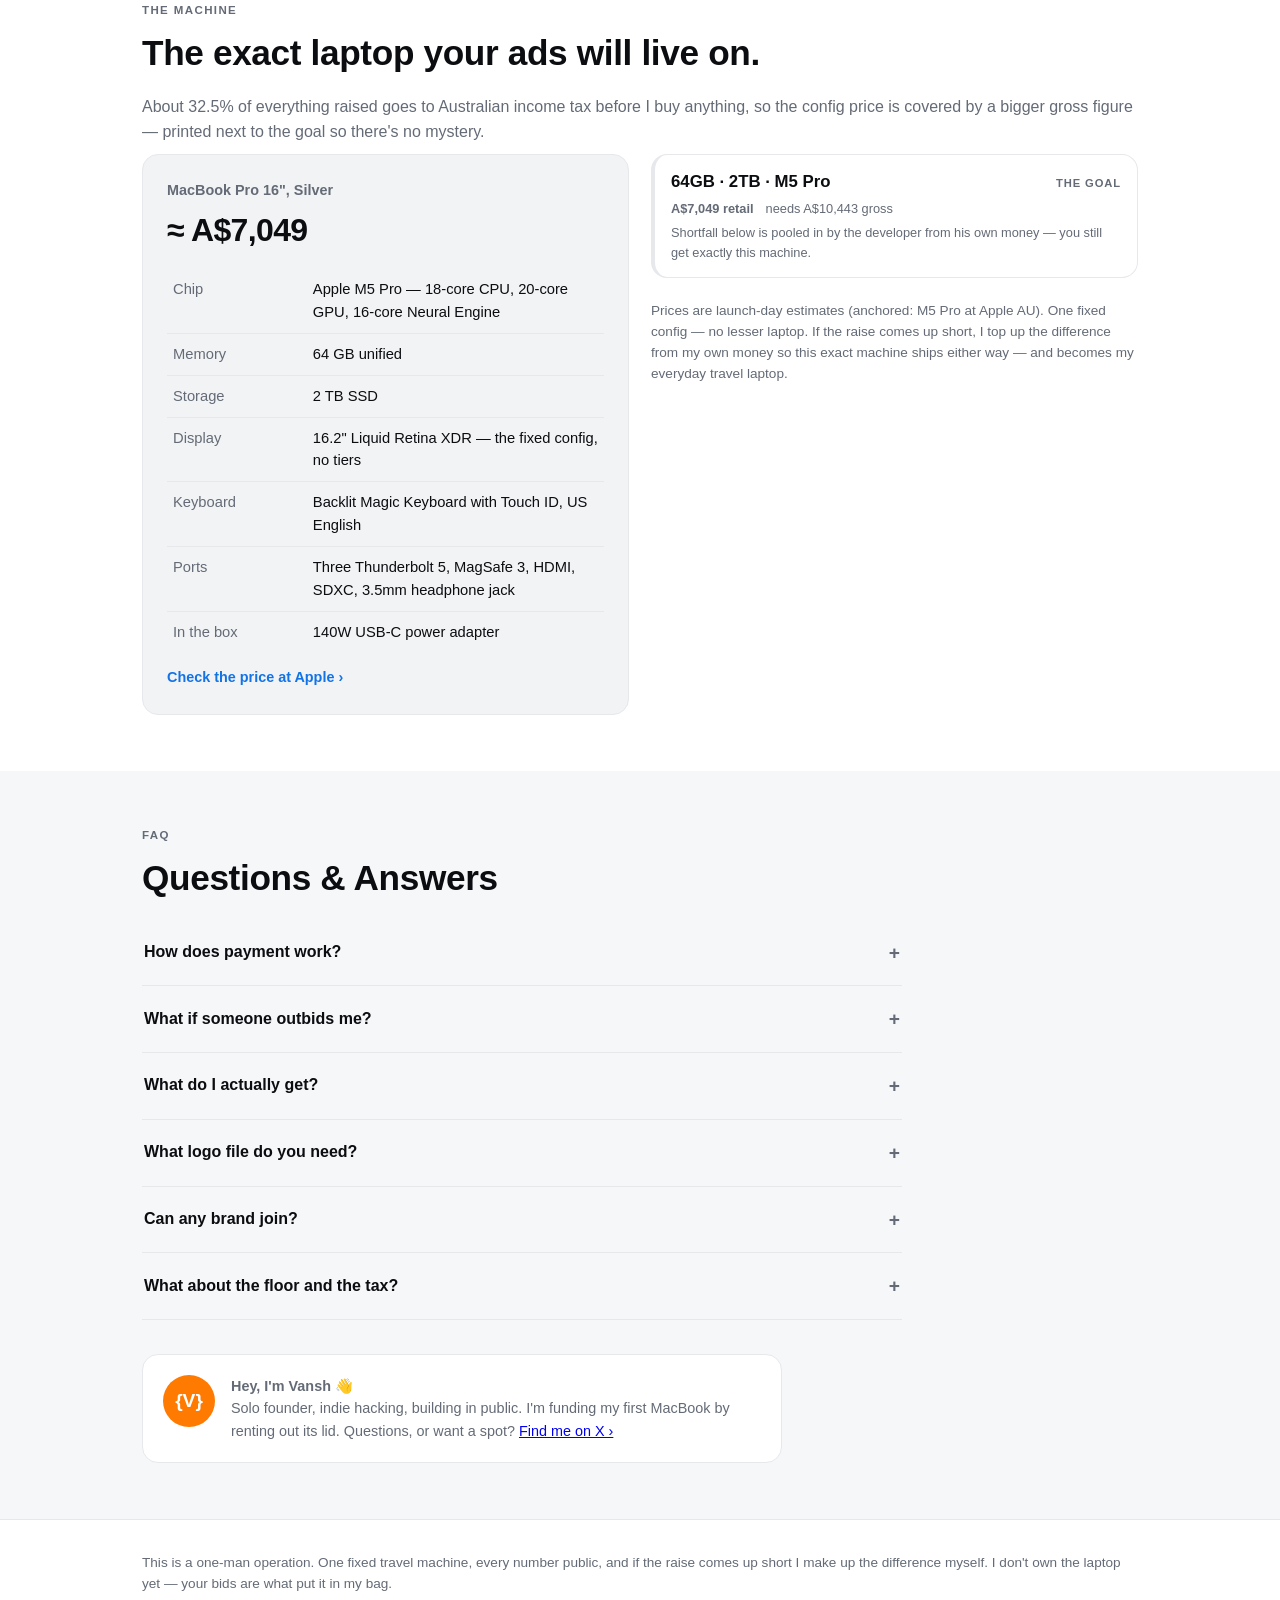
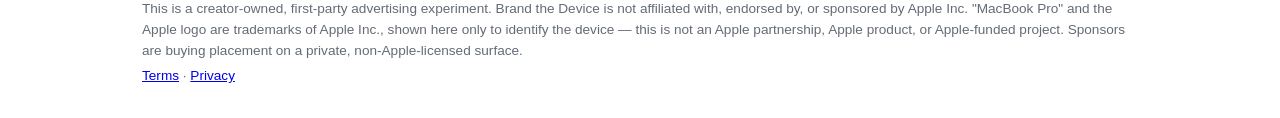
==== commit 509e1b22: "enhance(a11y/ux): graceful noscript fallback on landing Cycle #53: index is JS-rendered; no fallback" ====
--- a/index.html
+++ b/index.html
@@ -54,6 +54,11 @@
   <link rel="stylesheet" href="css/style.css" />
 </head>
 <body>
+  <noscript>
+    <div class="noscript" role="status">
+      This page needs JavaScript enabled to run the live auction (bid grid, countdown, progress) and to submit a bid. Please enable JavaScript and reload — or reach the founder directly at <a href="https://x.com/vanshuETH" rel="noopener">@vanshuETH on X</a> to claim a spot.
+    </div>
+  </noscript>
   <a class="skip-link" href="#main">Skip to content</a>
   <header class="site-header">
     <div class="wrap">
--- a/css/style.css
+++ b/css/style.css
@@ -69,6 +69,14 @@
   line-height: 1.55; transition: background 0.25s ease, color 0.25s ease;
 }
 .wrap { max-width: 1040px; margin: 0 auto; padding: 0 22px; }
+
+/* Graceful fallback when JavaScript is disabled/blocked */
+.noscript {
+  padding: 14px 22px; margin: 0 auto; max-width: 1040px;
+  background: var(--bg-soft); border-bottom: 1px solid var(--line);
+  color: var(--muted); font-size: 0.92rem;
+}
+.noscript a { color: var(--accent-2); }
 section { padding: 56px 0; }
 section.muted-band { background: var(--bg-soft); }
 h1 { font-size: clamp(2.1rem, 5vw, 3.4rem); line-height: 1.08; letter-spacing: -0.02em; margin: 14px 0 12px; }
@@ -119,6 +127,7 @@
 .btn.ghost { background: transparent; color: var(--text); border: 1px solid var(--line); }
 .btn.block { width: 100%; }
 .btn:hover { filter: brightness(1.06); }
+.btn:disabled { opacity: 0.5; filter: grayscale(0.3); cursor: not-allowed; }
 
 /* Hero */
 .hero { padding-top: 56px; text-align: left; }
@@ -406,4 +415,18 @@
 
 /* Footer */
 footer { border-top: 1px solid var(--line); padding: 28px 0; font-size: 0.85rem; color: var(--muted); }
-footer p { margin: 4px 0; }+footer p { margin: 4px 0; }
+
+/* Respect motion-sensitivity preferences (WCAG 2.3.3) */
+@media (prefers-reduced-motion: reduce) {
+  *,
+  *::before,
+  *::after {
+    animation-duration: 0.001ms !important;
+    animation-iteration-count: 1 !important;
+    transition-duration: 0.001ms !important;
+    scroll-behavior: auto !important;
+  }
+  .spot:hover { transform: none; }
+  .spot { transition: none; }
+}
